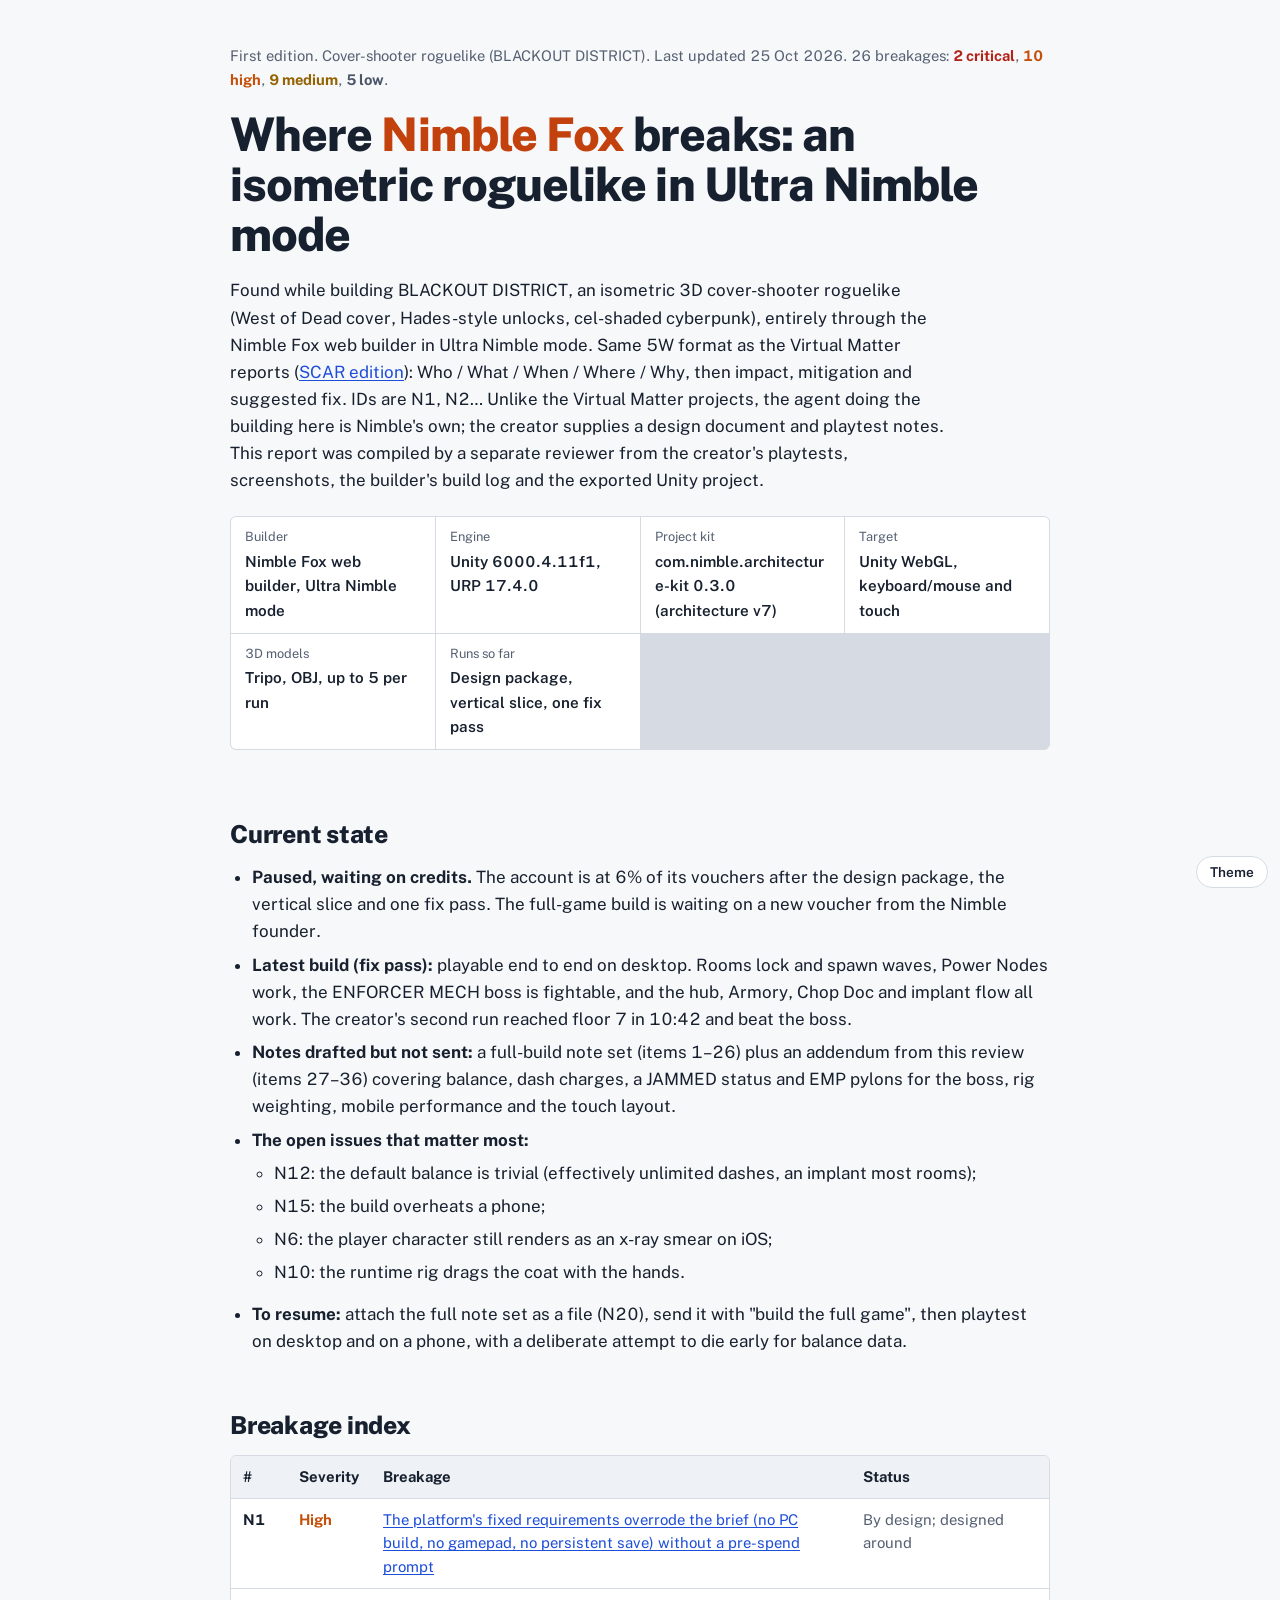
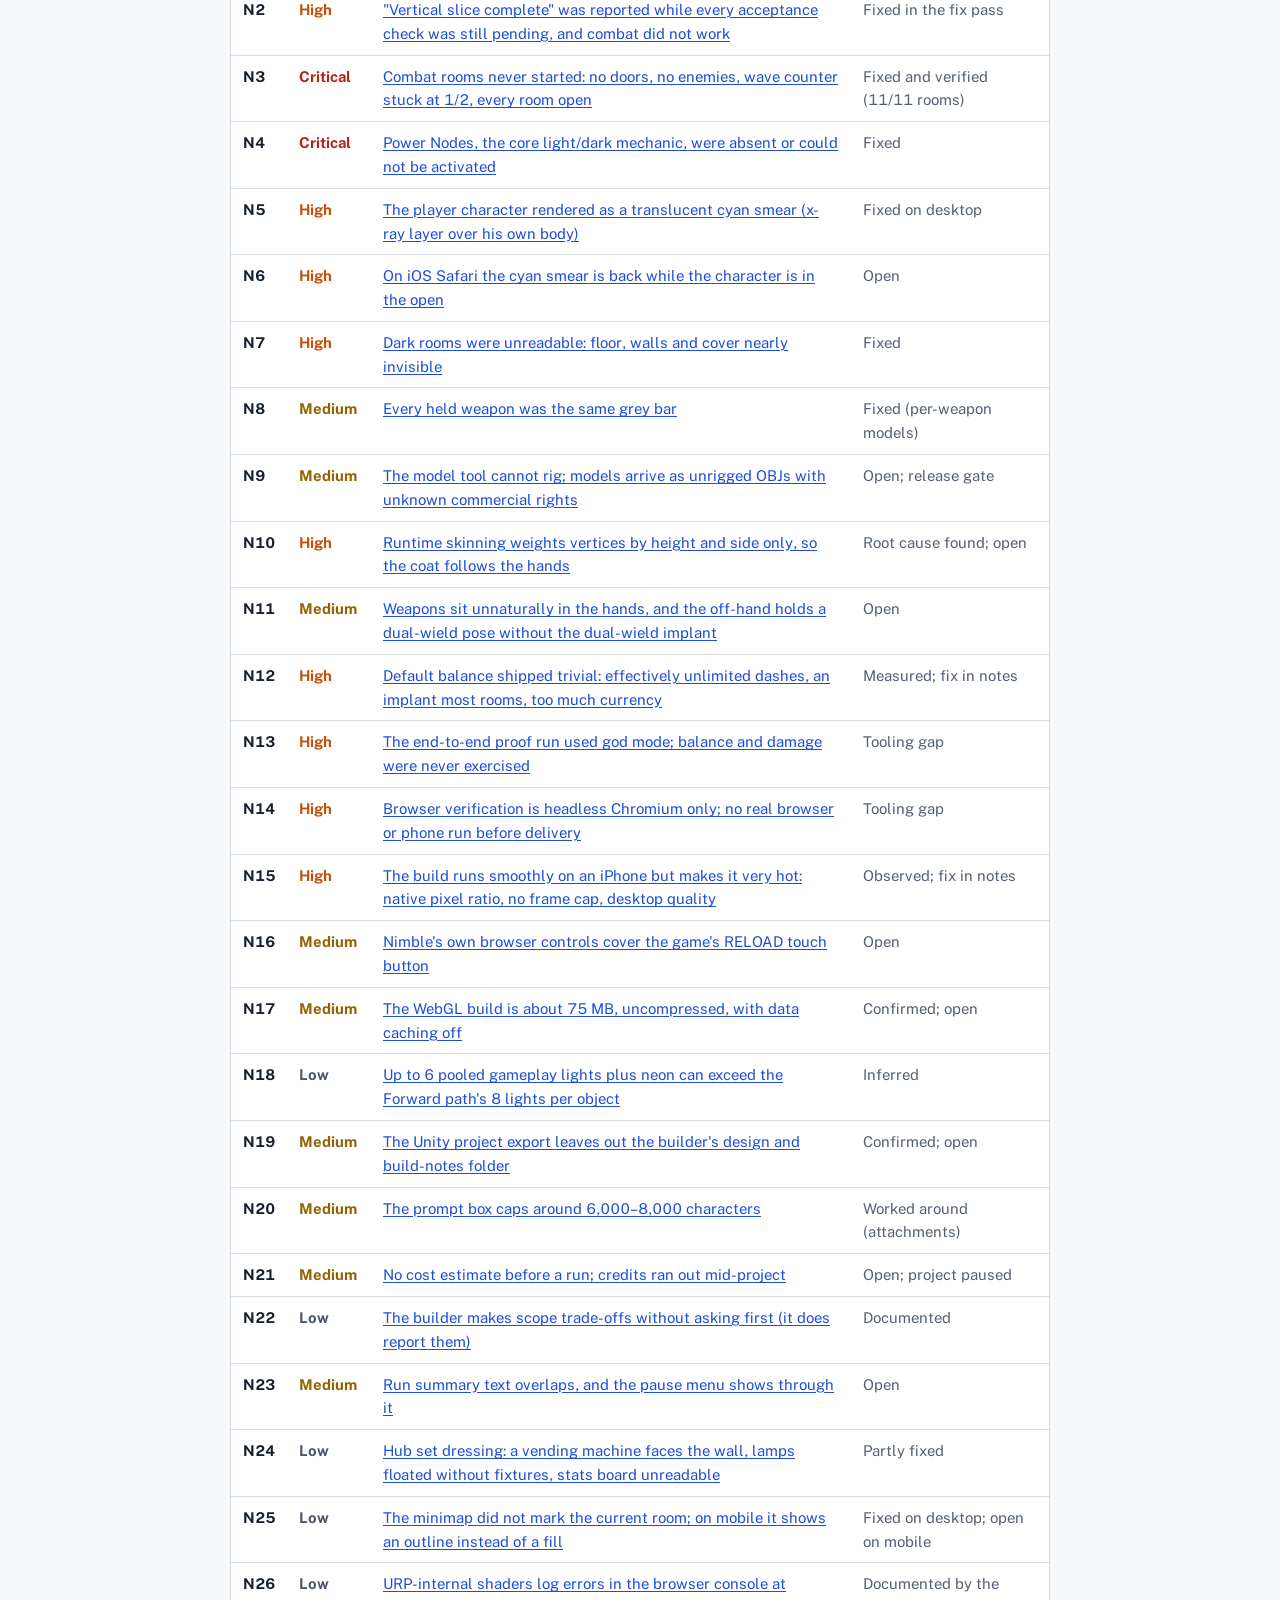
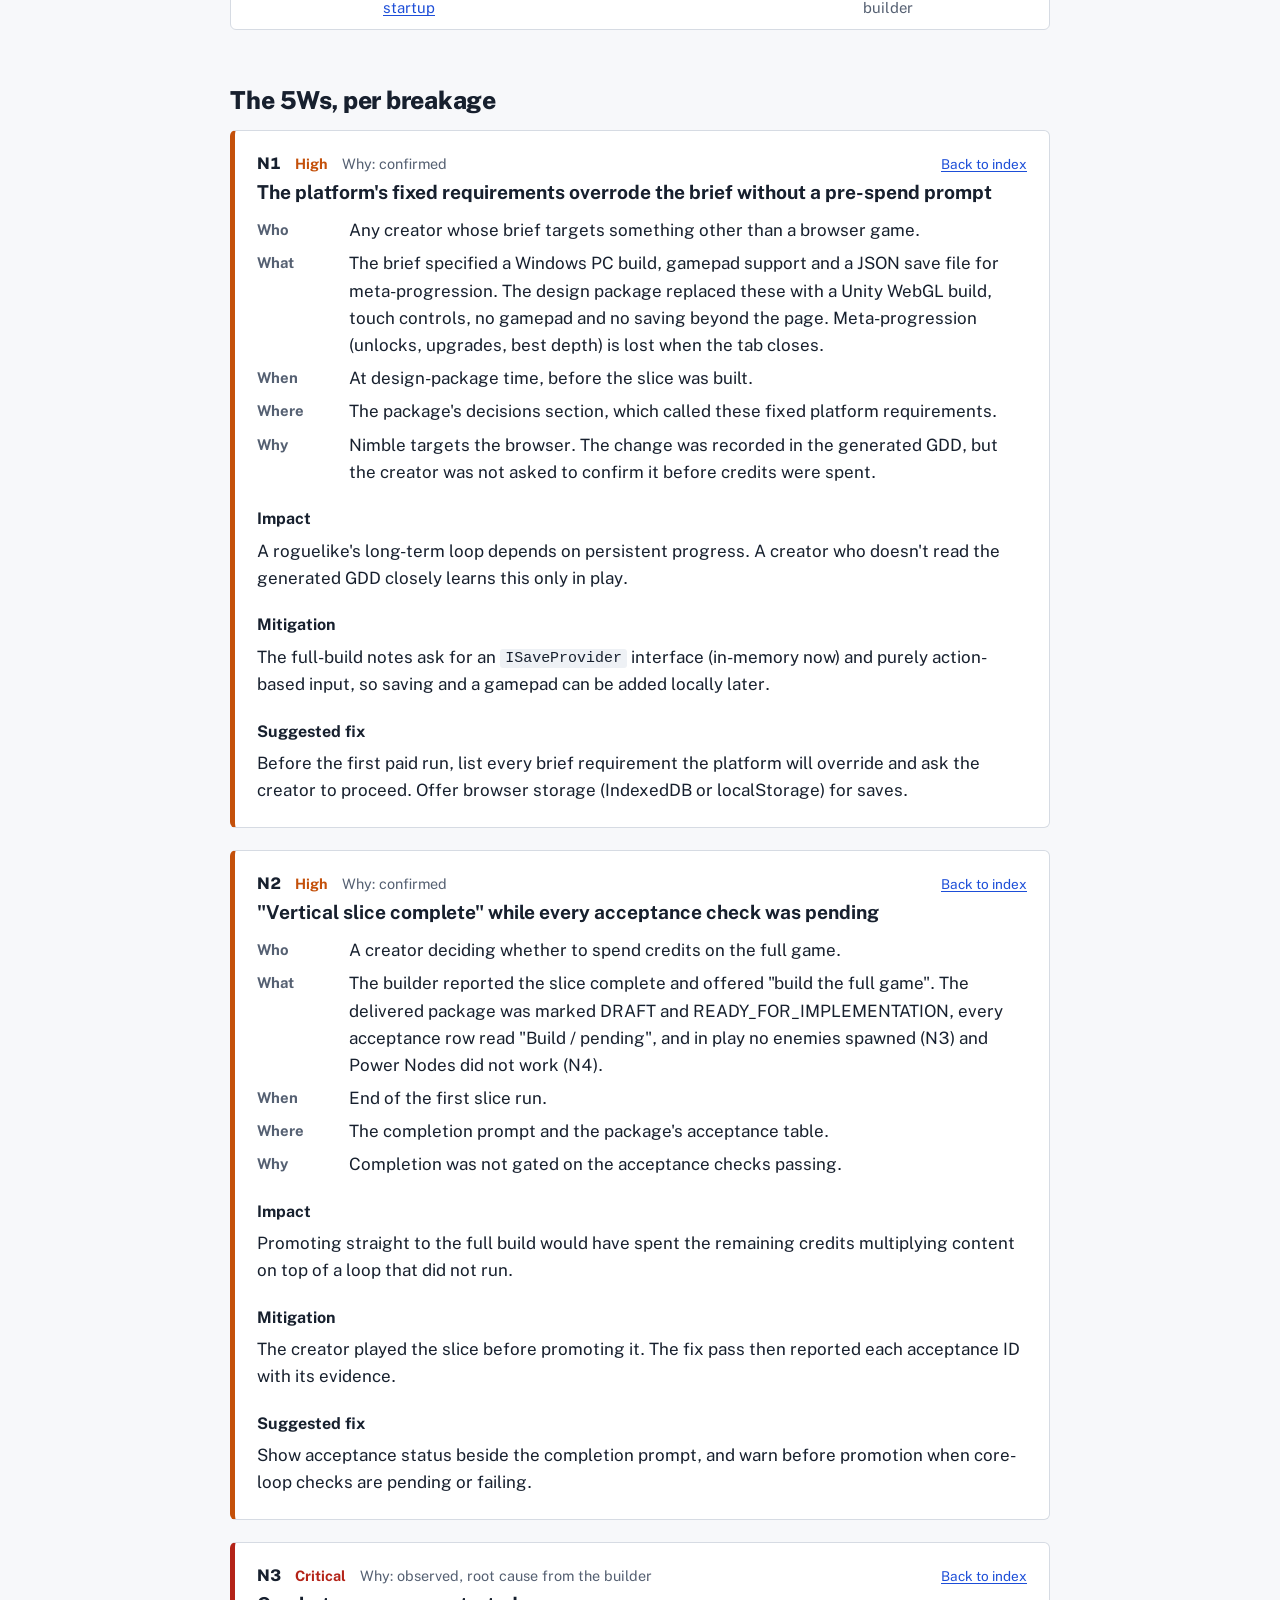
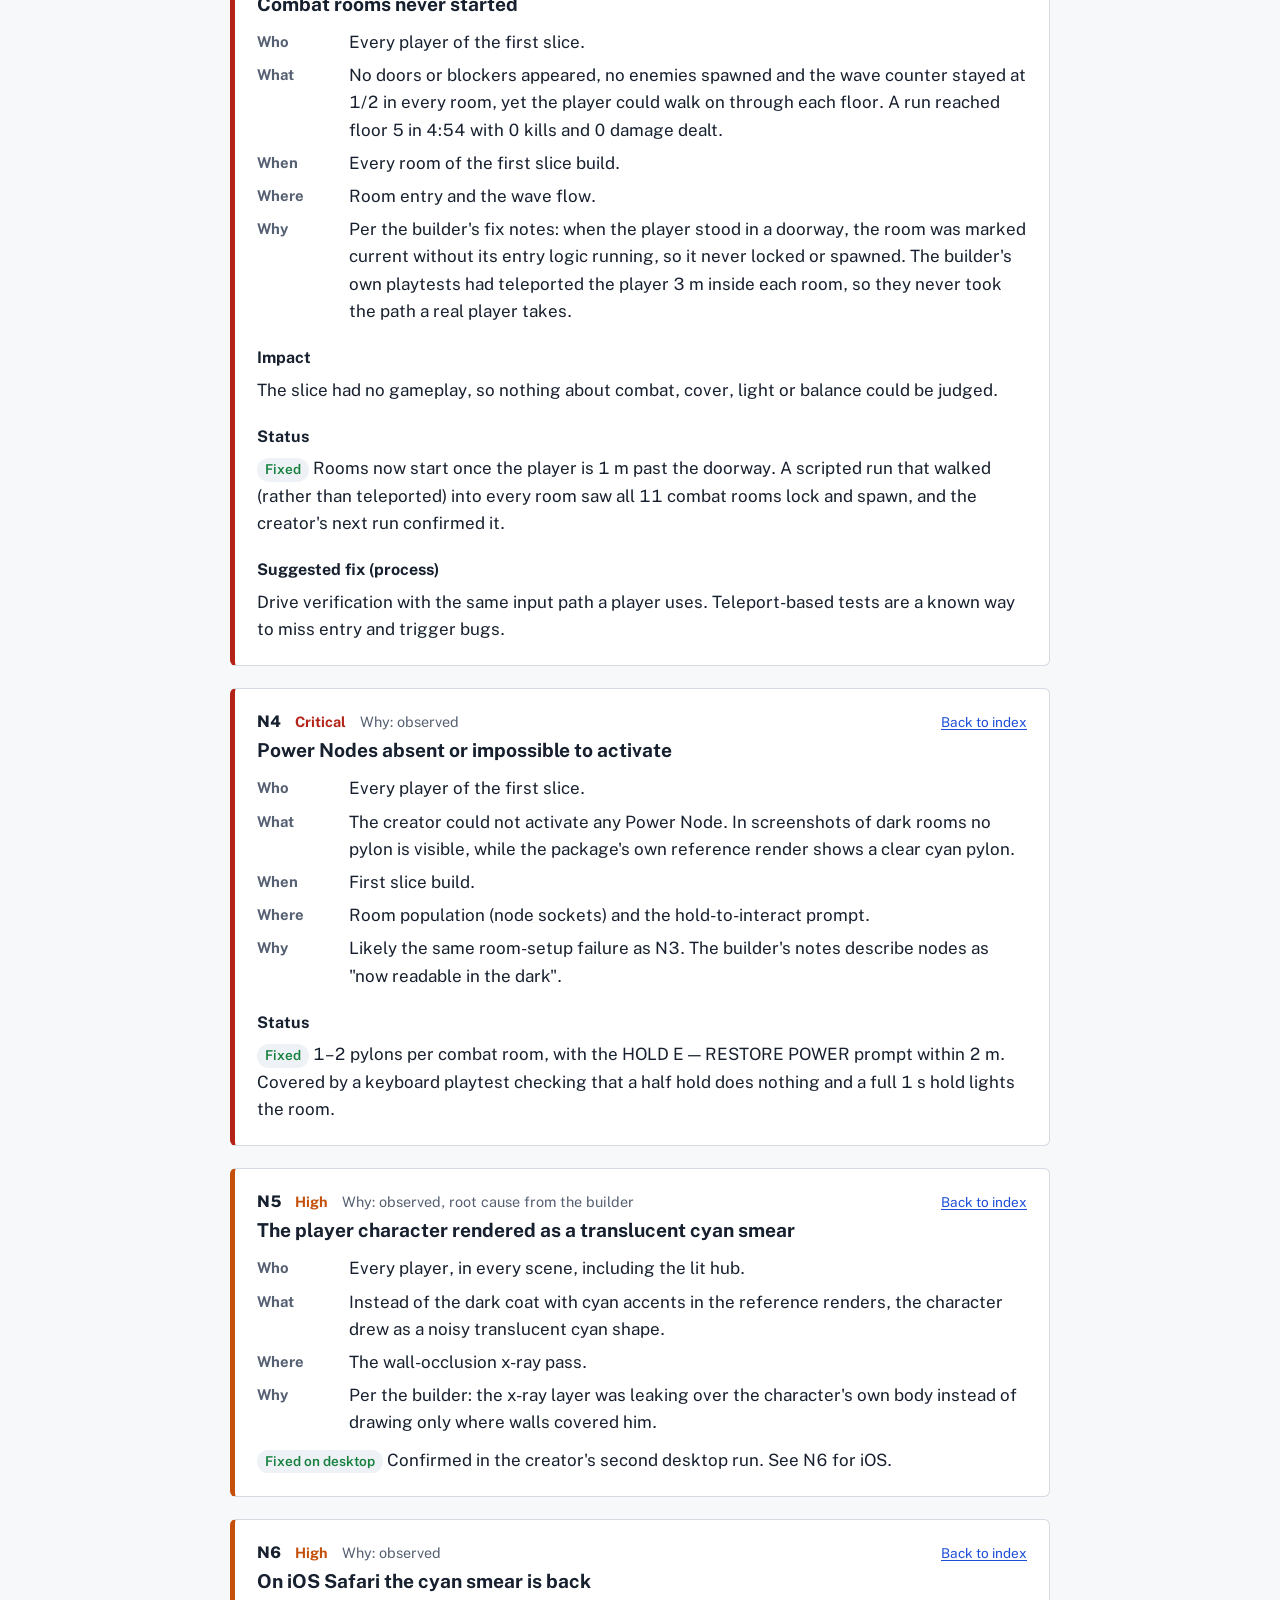
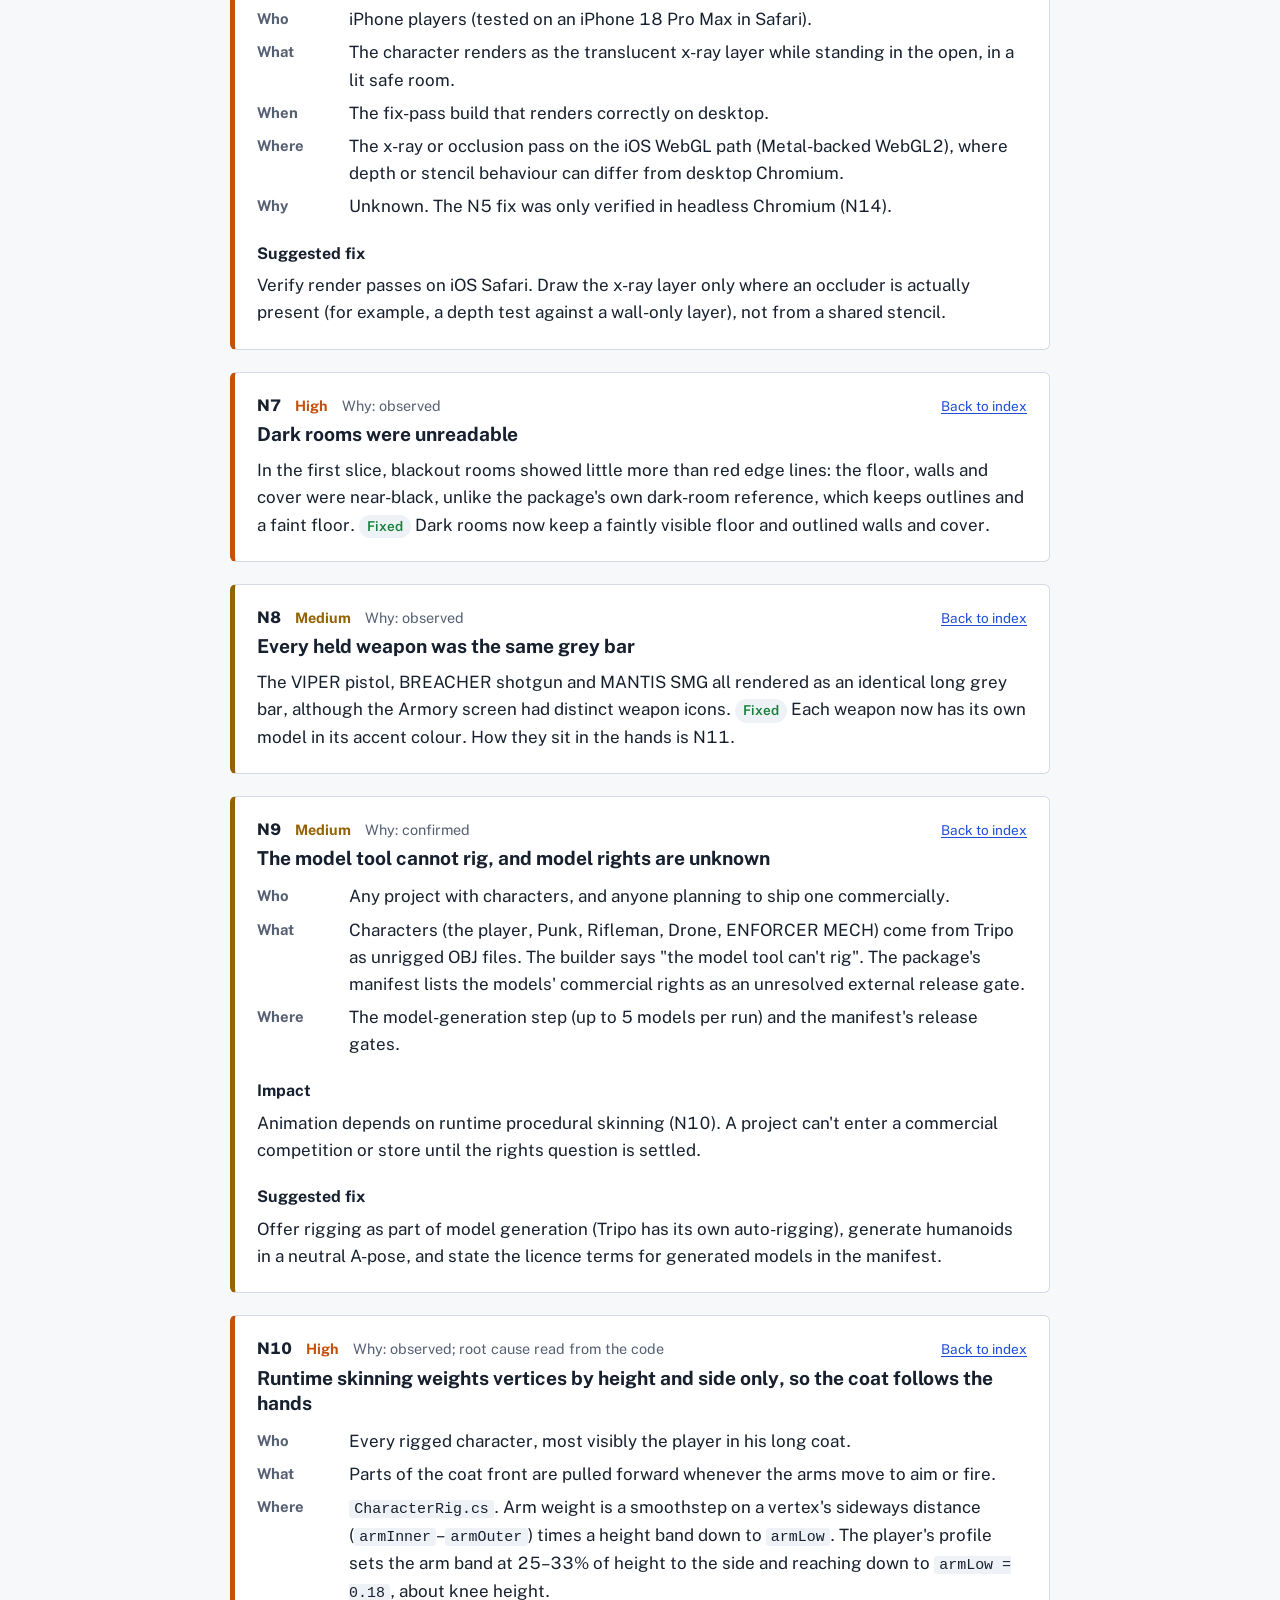
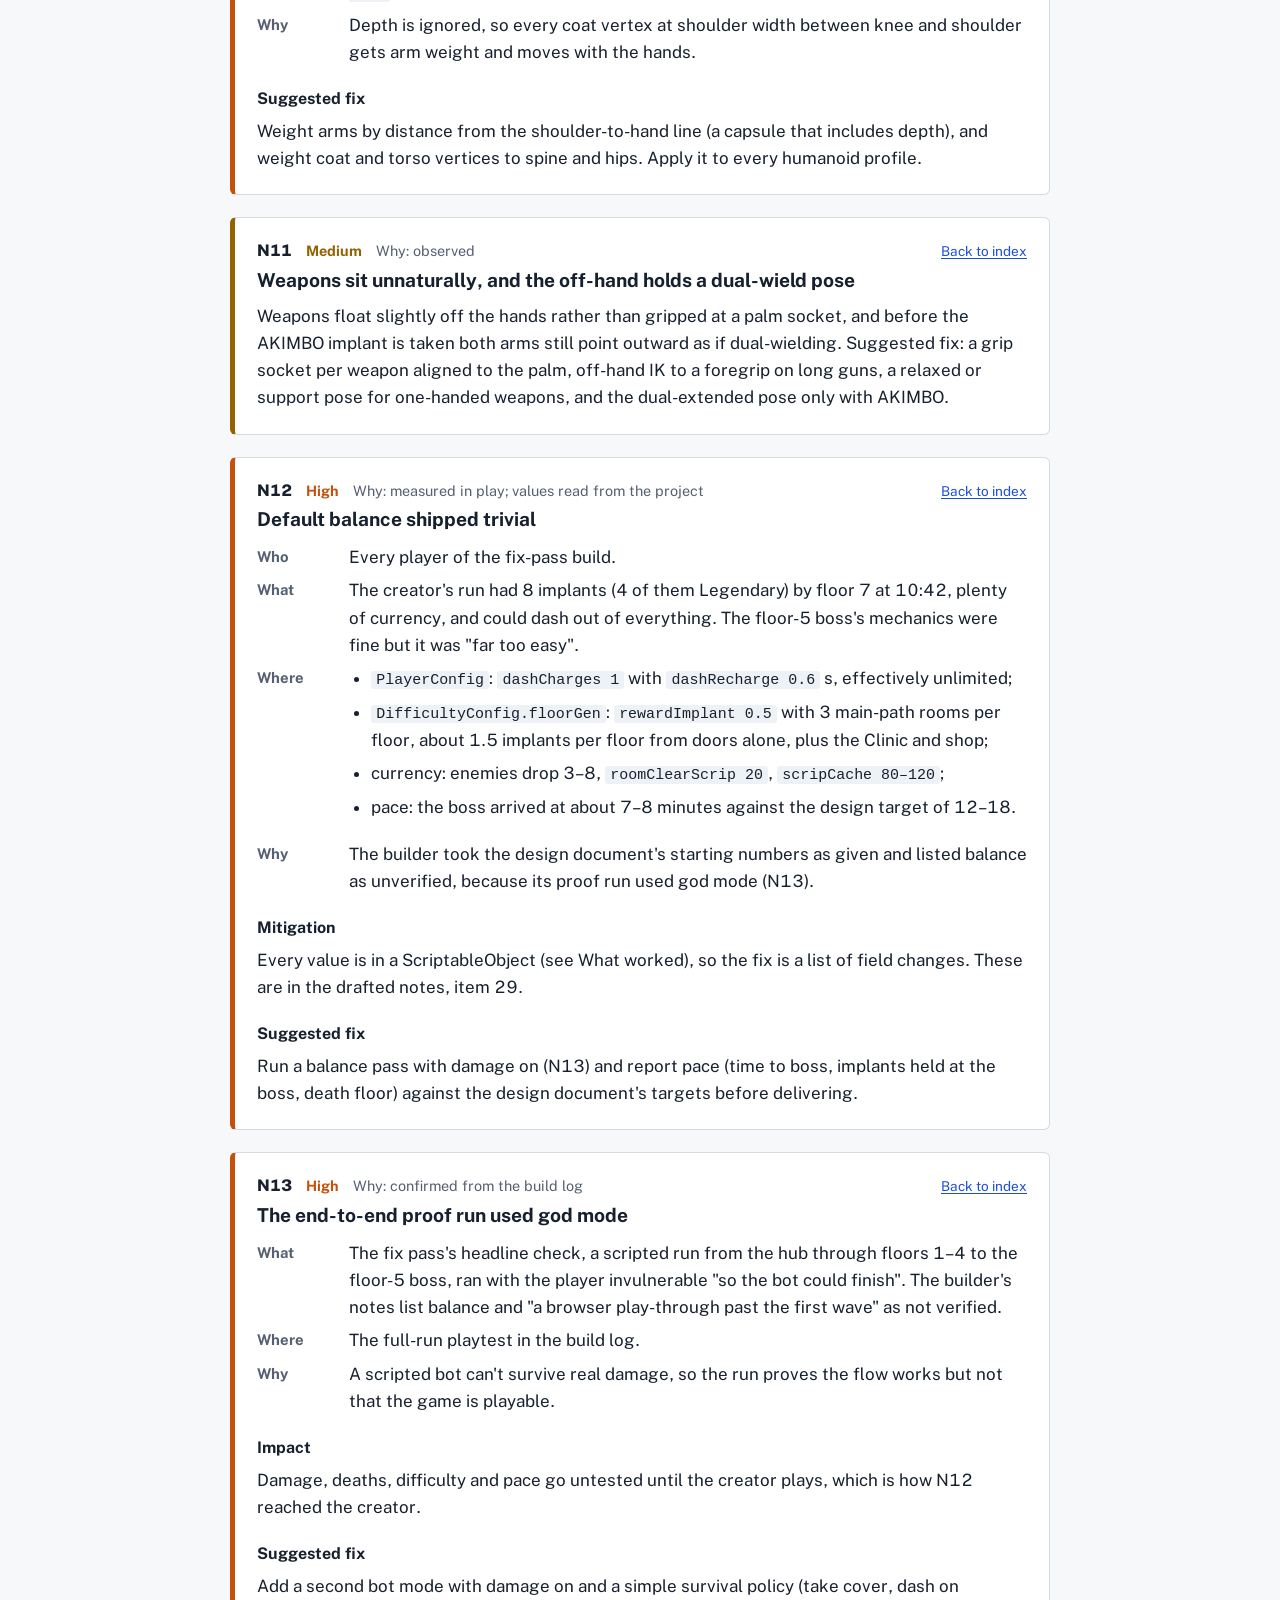
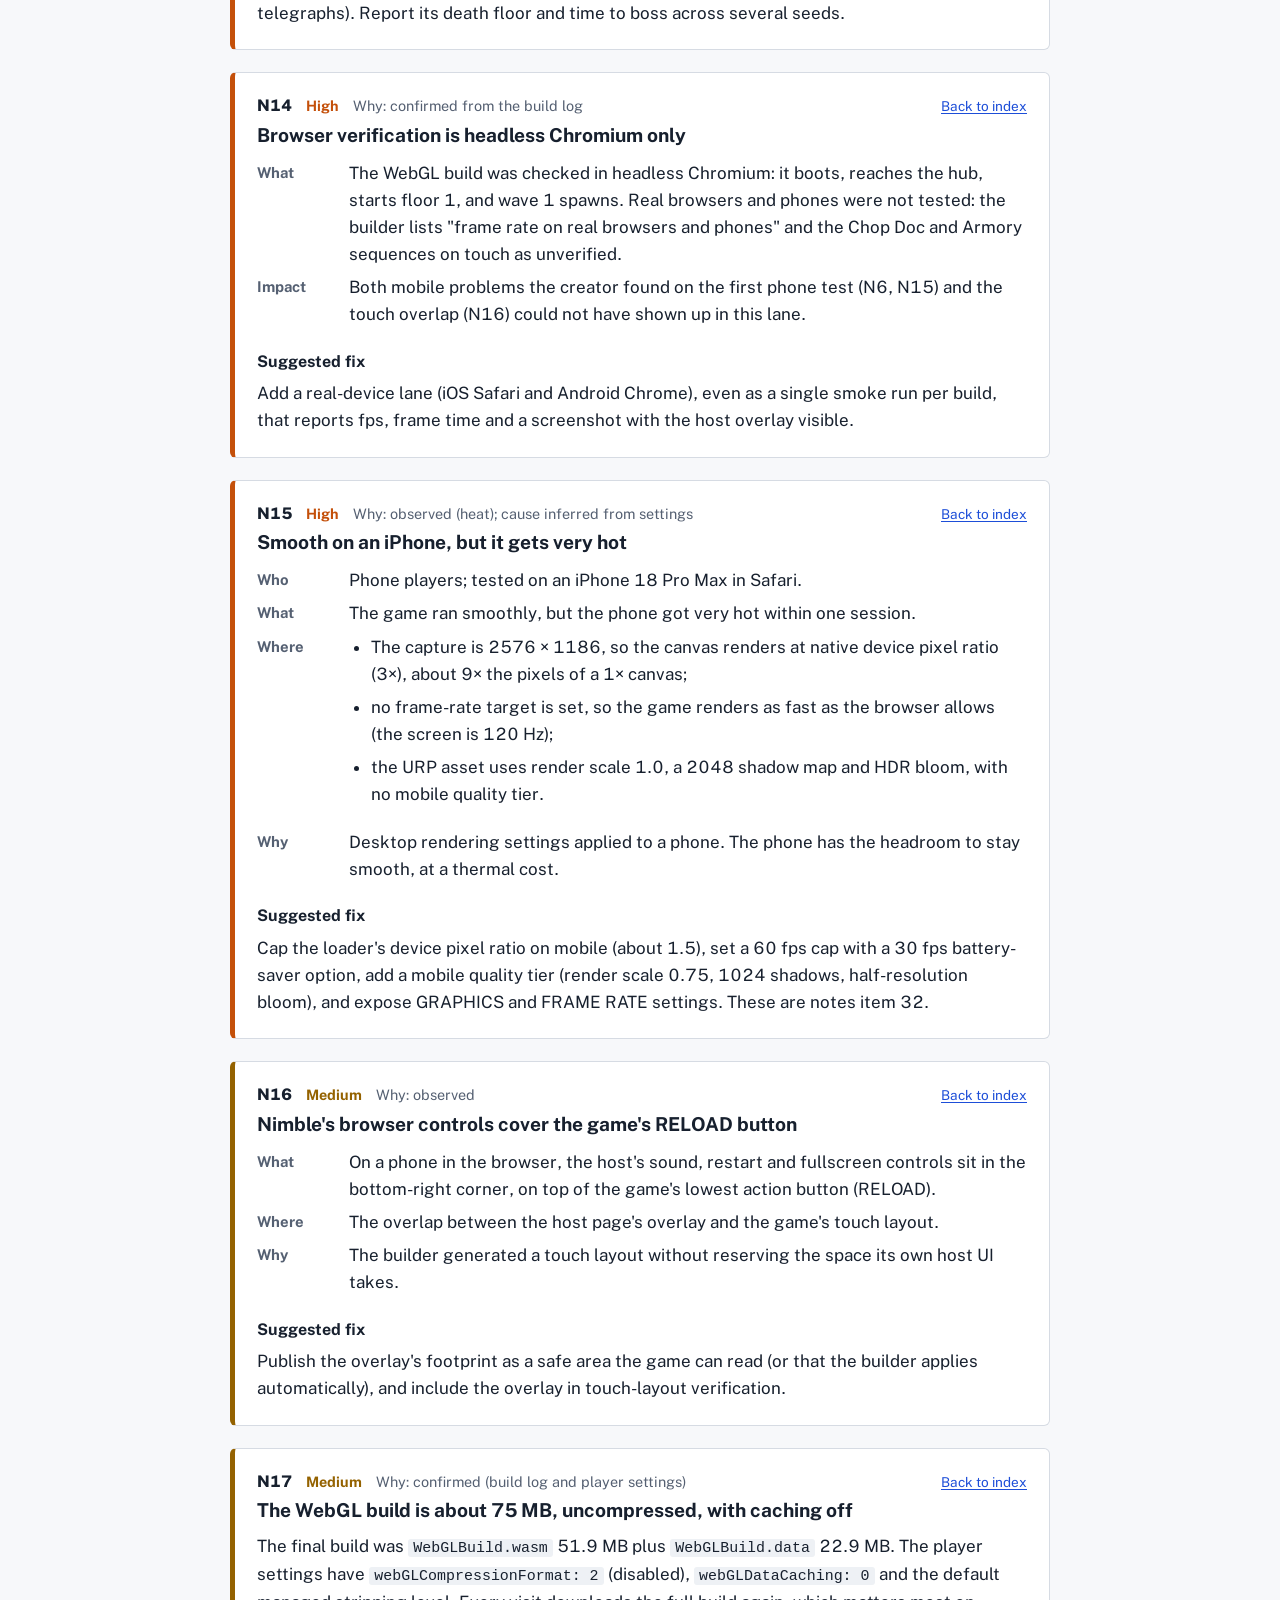
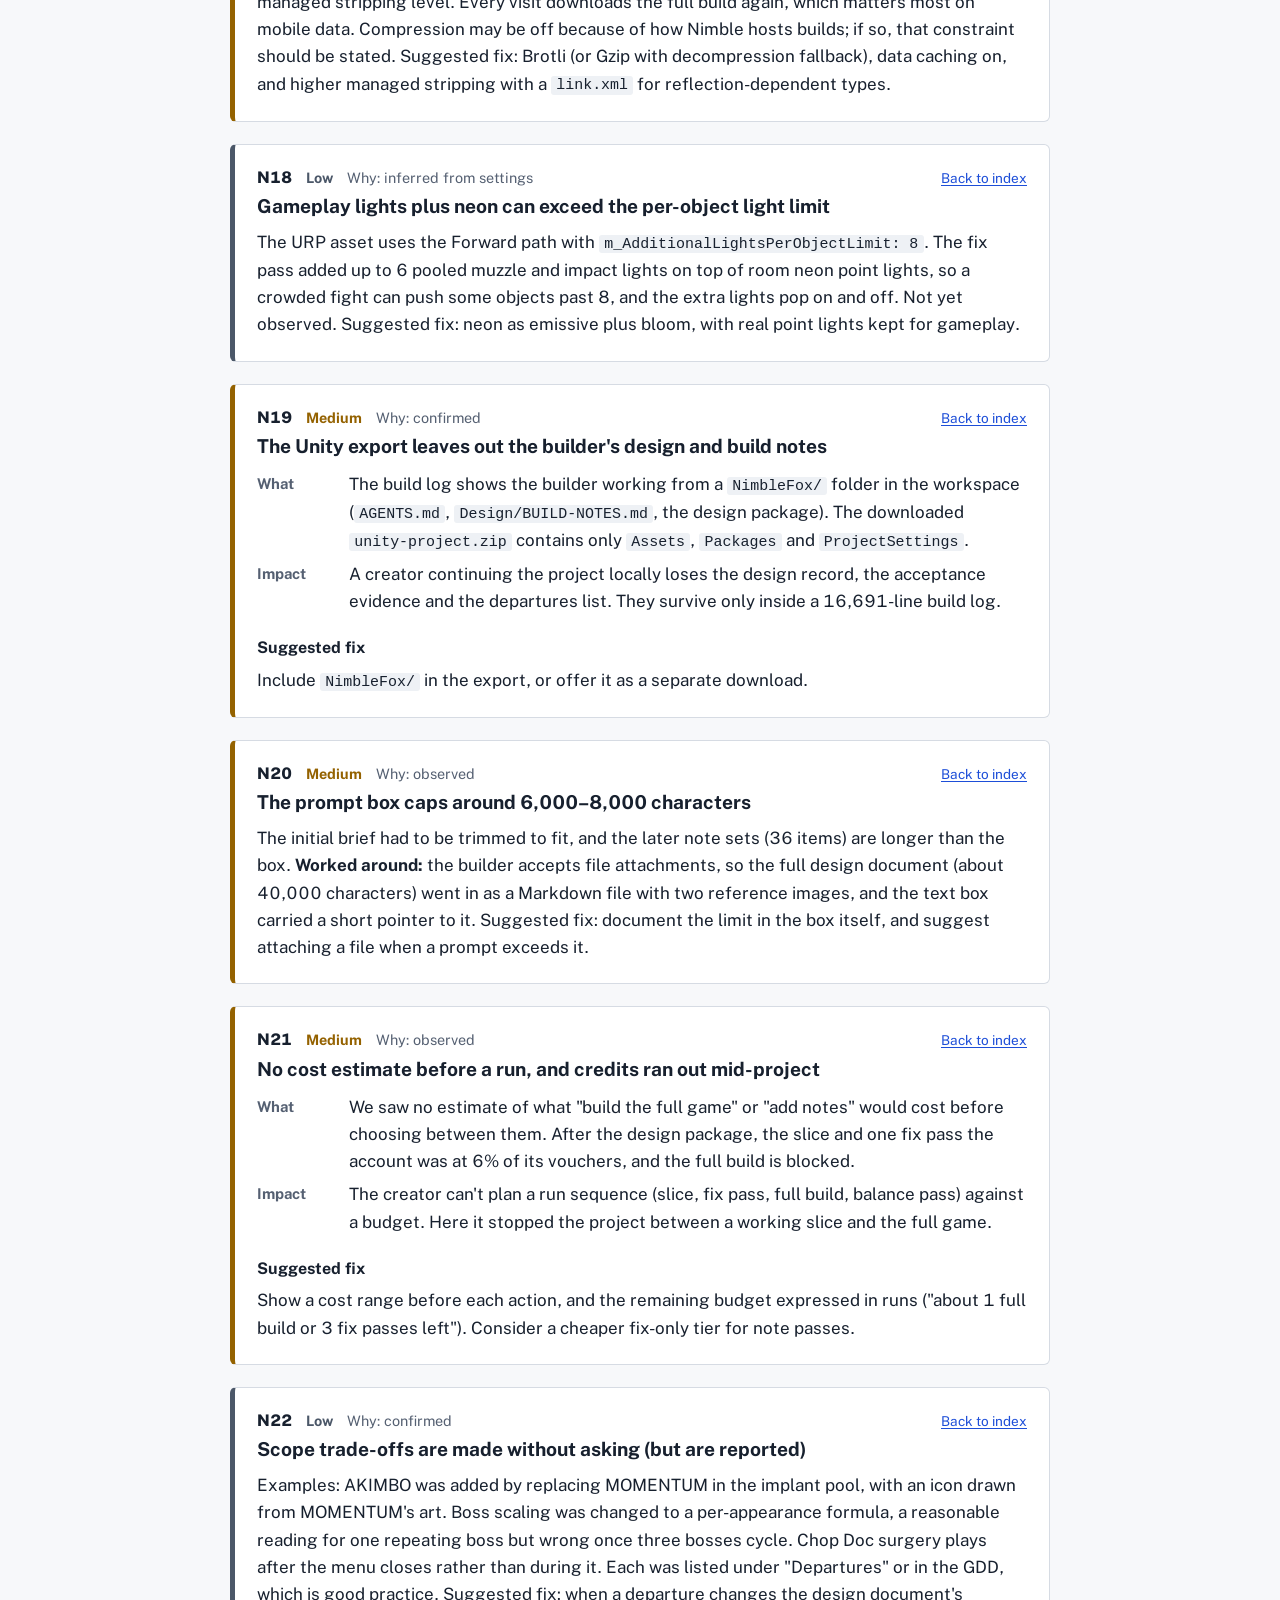
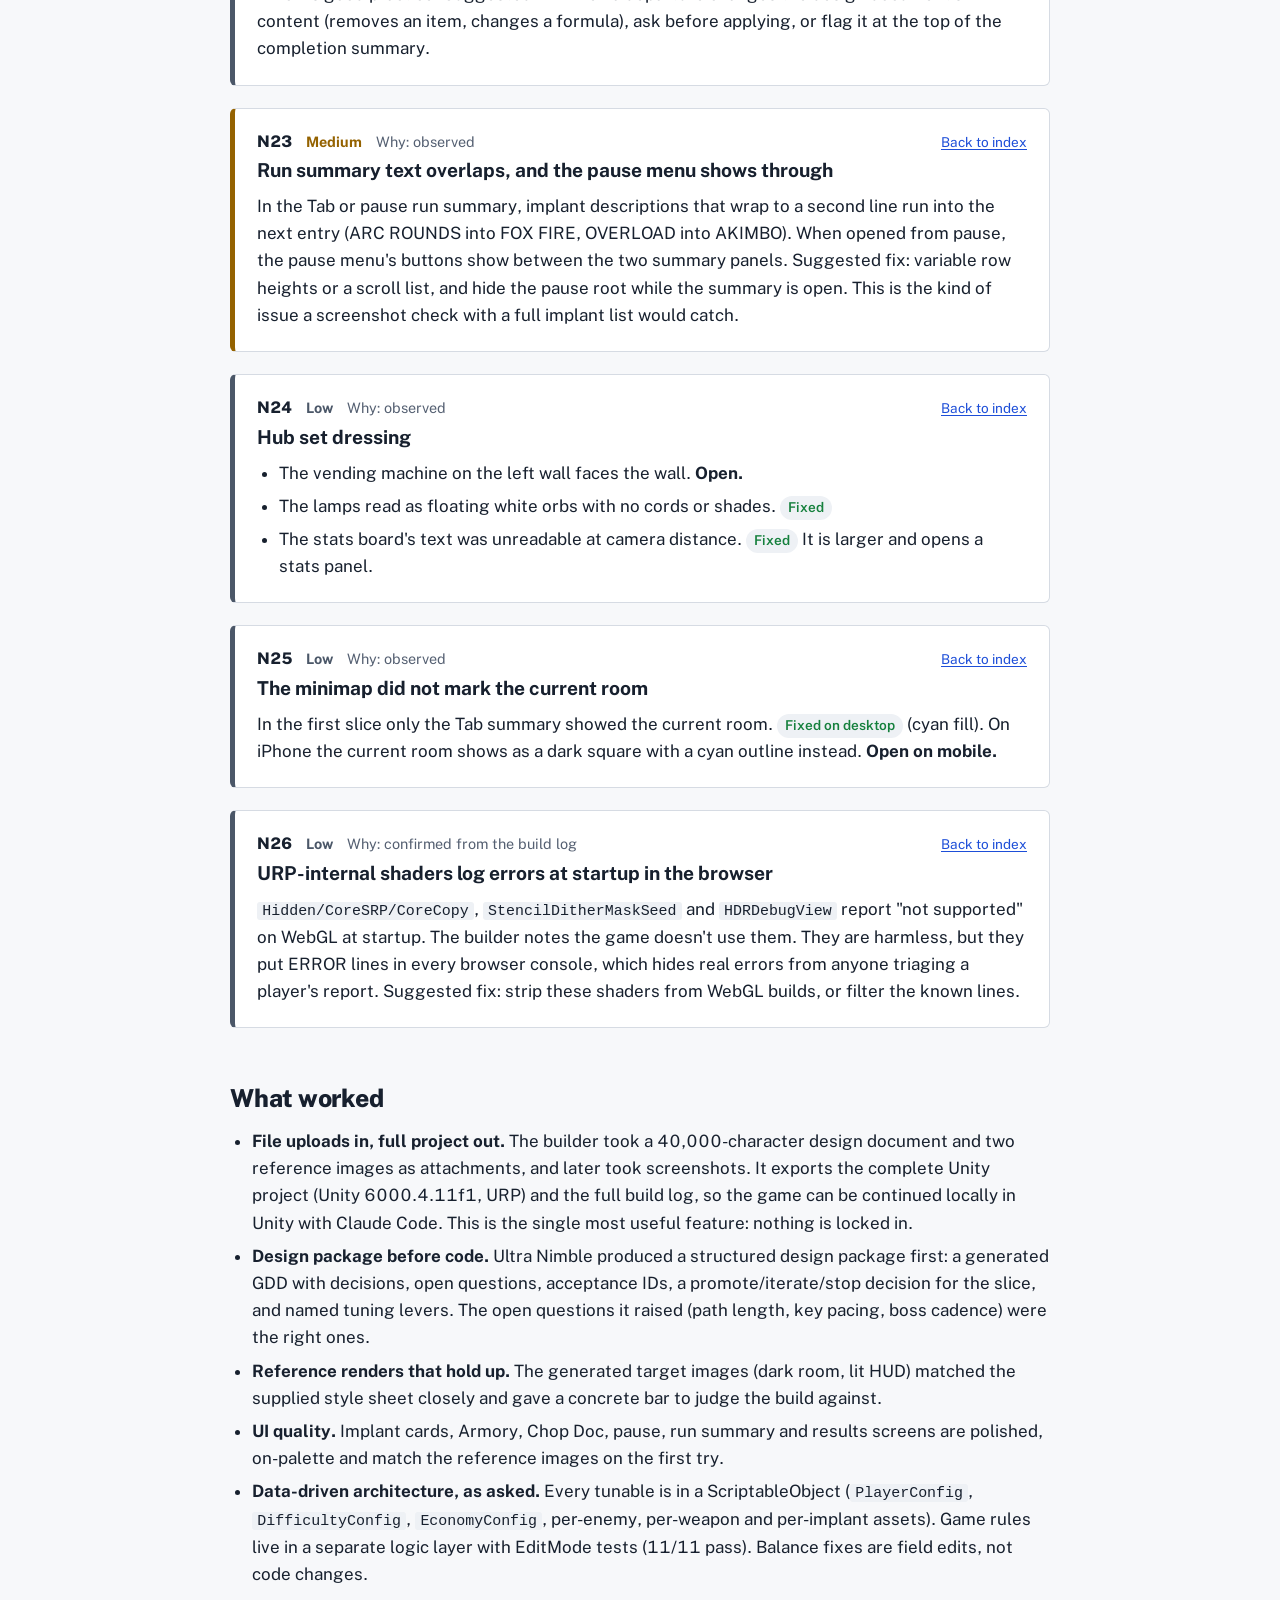
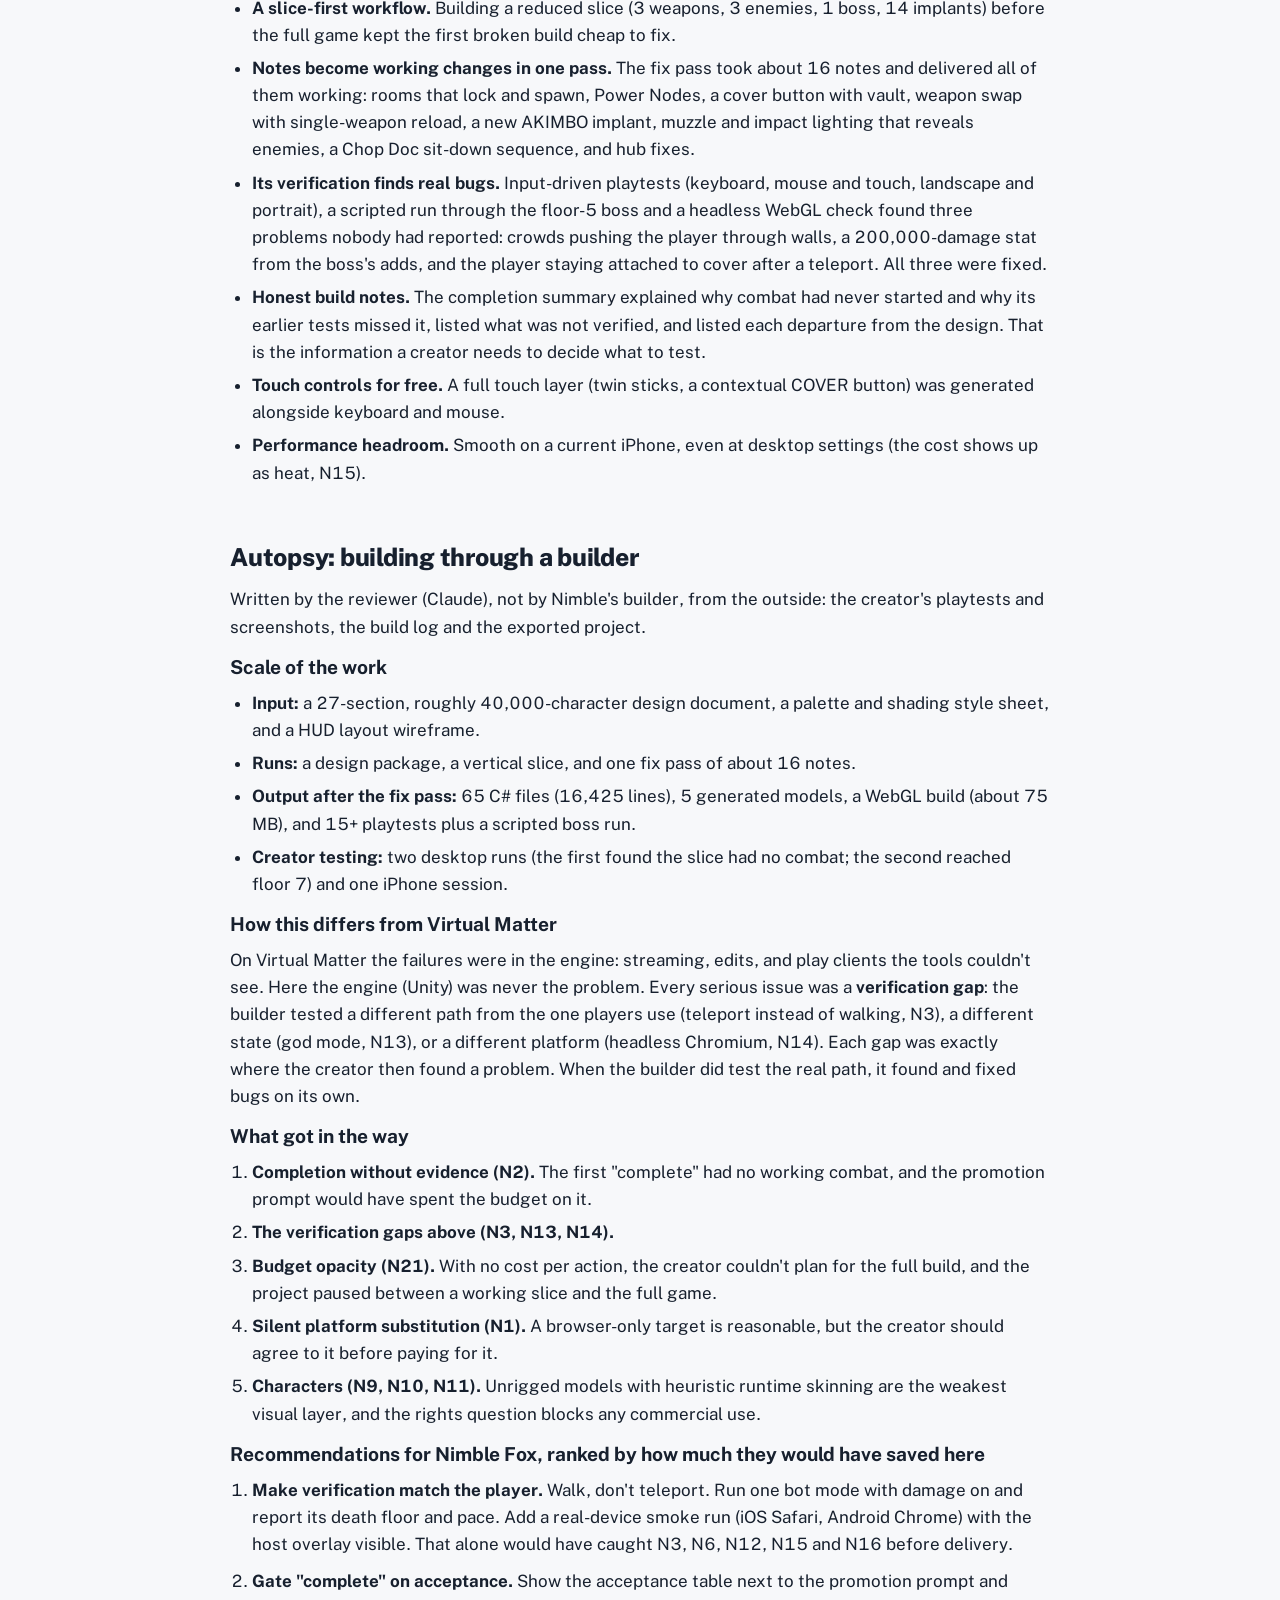
==== archive/2026-10-25-first-edition-handwritten.html @ 30cb69d3 "Nimble Fox breakage report: first edition (N1-N26) and the report pipeline REPORT.md converted from " ====
<!doctype html>
<html lang="en">
<head>
<meta charset="utf-8">
<meta name="viewport" content="width=device-width, initial-scale=1, viewport-fit=cover">
<title>Nimble Fox Breakage Report: Ultra Nimble edition</title>
<link rel="preconnect" href="https://fonts.googleapis.com">
<link rel="preconnect" href="https://fonts.gstatic.com" crossorigin>
<link href="https://fonts.googleapis.com/css2?family=Public+Sans:ital,wght@0,400;0,600;0,700;0,800;1,400&display=swap" rel="stylesheet">
<style>
:root{
  --bg:#F7F8FA; --surface:#FFFFFF; --sunk:#EEF1F5; --ink:#17202E; --muted:#556072; --rule:#D6DBE3;
  --link:#1D4ED8; --fox:#C2410C;
  --crit:#B42318; --high:#C4500A; --med:#946200; --low:#4B5768;
  --ok:#15803D;
  color-scheme:light;
}
@media (prefers-color-scheme:dark){
  :root:not([data-theme="light"]){
    --bg:#10141B; --surface:#171D27; --sunk:#1E2633; --ink:#E6EAF0; --muted:#9AA6B8; --rule:#2C3646;
    --link:#7AA7FF; --fox:#FB8B4B;
    --crit:#FF6B5E; --high:#FF9550; --med:#E7B53C; --low:#A5B1C2; --ok:#4ADE80;
    color-scheme:dark;
  }
}
:root[data-theme="dark"]{
  --bg:#10141B; --surface:#171D27; --sunk:#1E2633; --ink:#E6EAF0; --muted:#9AA6B8; --rule:#2C3646;
  --link:#7AA7FF; --fox:#FB8B4B;
  --crit:#FF6B5E; --high:#FF9550; --med:#E7B53C; --low:#A5B1C2; --ok:#4ADE80;
  color-scheme:dark;
}
:root{box-sizing:border-box;padding-top:env(safe-area-inset-top,0px);padding-bottom:env(safe-area-inset-bottom,0px)}
*,*::before,*::after{box-sizing:inherit}
html{scroll-padding-top:calc(env(safe-area-inset-top,0px) + 16px);-webkit-text-size-adjust:100%}
body{margin:0;background:var(--bg);color:var(--ink);font-family:"Public Sans",system-ui,-apple-system,"Segoe UI",Roboto,sans-serif;font-size:17px;line-height:1.6;font-variant-numeric:tabular-nums}
a{color:var(--link);text-underline-offset:2px}
a:focus-visible,summary:focus-visible{outline:2px solid var(--link);outline-offset:2px;border-radius:2px}
code{font-family:ui-monospace,SFMono-Regular,Menlo,Consolas,monospace;font-size:.88em;background:var(--sunk);padding:.08em .35em;border-radius:3px;overflow-wrap:anywhere}
.wrap{max-width:860px;margin:0 auto;padding:0 20px 80px}
header.top{padding:44px 0 8px}
.edition{color:var(--muted);font-size:.92rem;margin:0 0 18px}
h1{font-size:clamp(2rem,5vw,2.9rem);line-height:1.08;font-weight:800;letter-spacing:-.02em;margin:0 0 18px}
h1 .fox{color:var(--fox)}
h2{font-size:1.55rem;line-height:1.2;font-weight:800;margin:56px 0 14px;letter-spacing:-.01em}
h3{font-size:1.2rem;line-height:1.3;font-weight:700;margin:0 0 10px}
h4{font-size:1rem;font-weight:700;margin:20px 0 6px}
p{margin:0 0 14px}
ul,ol{margin:0 0 14px;padding-left:1.3em}
li{margin:0 0 6px}
li>ul{margin-top:6px}
.lede{font-size:1.06rem;max-width:72ch}
.facts{display:grid;grid-template-columns:repeat(auto-fit,minmax(190px,1fr));gap:1px;background:var(--rule);border:1px solid var(--rule);border-radius:6px;overflow:hidden;margin:22px 0 6px}
.facts div{background:var(--surface);padding:10px 14px}
.facts dt{font-size:.8rem;color:var(--muted);margin:0}
.facts dd{margin:2px 0 0;font-weight:600;font-size:.95rem;overflow-wrap:anywhere}
.tally{display:flex;flex-wrap:wrap;gap:8px 18px;margin:16px 0 0;font-size:.95rem;color:var(--muted)}
.tally b{color:var(--ink)}
.sev{font-weight:700}
.sev.c{color:var(--crit)} .sev.h{color:var(--high)} .sev.m{color:var(--med)} .sev.l{color:var(--low)}
.tablewrap{overflow-x:auto;border:1px solid var(--rule);border-radius:6px;background:var(--surface)}
table{border-collapse:collapse;width:100%;font-size:.93rem}
th,td{text-align:left;vertical-align:top;padding:9px 12px;border-bottom:1px solid var(--rule)}
th{font-weight:700;background:var(--sunk);white-space:nowrap}
tr:last-child td{border-bottom:0}
td.id{font-weight:700;white-space:nowrap}
td.st{color:var(--muted);min-width:150px}
.card{background:var(--surface);border:1px solid var(--rule);border-left:5px solid var(--low);border-radius:6px;padding:20px 22px 8px;margin:0 0 22px}
.card.c{border-left-color:var(--crit)} .card.h{border-left-color:var(--high)} .card.m{border-left-color:var(--med)} .card.l{border-left-color:var(--low)}
.cardhead{display:flex;flex-wrap:wrap;align-items:baseline;gap:6px 14px;margin:0 0 4px;font-size:.9rem}
.cardhead .num{font-weight:800;font-size:1rem}
.cardhead .why{color:var(--muted)}
.cardhead .back{margin-left:auto;font-size:.85rem}
.status{display:inline-block;font-size:.85rem;font-weight:600;padding:1px 8px;border-radius:999px;background:var(--sunk);color:var(--muted)}
.status.fixed{color:var(--ok)}
dl.w{display:grid;grid-template-columns:76px 1fr;gap:6px 16px;margin:12px 0 10px}
dl.w dt{font-weight:700;color:var(--muted);font-size:.93rem;padding-top:1px}
dl.w dd{margin:0}
@media (max-width:560px){dl.w{grid-template-columns:1fr;gap:0}dl.w dt{margin-top:8px}}
.note{background:var(--sunk);border-radius:6px;padding:14px 16px;margin:0 0 16px}
.ranked li{margin-bottom:10px}
footer{color:var(--muted);font-size:.9rem;border-top:1px solid var(--rule);margin-top:56px;padding-top:18px}
.themebtn{position:fixed;right:max(12px,env(safe-area-inset-right,0px));bottom:calc(12px + env(safe-area-inset-bottom,0px));font:600 .85rem "Public Sans",system-ui,sans-serif;background:var(--surface);color:var(--ink);border:1px solid var(--rule);border-radius:999px;padding:7px 13px;cursor:pointer}
@media print{.themebtn,.back{display:none}.card{break-inside:avoid}}
</style>
</head>
<body>
<div class="wrap">

<header class="top">
<p class="edition">First edition. Cover-shooter roguelike (BLACKOUT DISTRICT). Last updated 25 Oct 2026. 26 breakages: <span class="sev c">2 critical</span>, <span class="sev h">10 high</span>, <span class="sev m">9 medium</span>, <span class="sev l">5 low</span>.</p>
<h1>Where <span class="fox">Nimble Fox</span> breaks: an isometric roguelike in Ultra Nimble mode</h1>
<p class="lede">Found while building BLACKOUT DISTRICT, an isometric 3D cover-shooter roguelike (West of Dead cover, Hades-style unlocks, cel-shaded cyberpunk), entirely through the Nimble Fox web builder in Ultra Nimble mode. Same 5W format as the Virtual Matter reports (<a href="https://ohge-games.github.io/virtual-matter-breakage-report/scar/">SCAR edition</a>): Who / What / When / Where / Why, then impact, mitigation and suggested fix. IDs are N1, N2… Unlike the Virtual Matter projects, the agent doing the building here is Nimble's own; the creator supplies a design document and playtest notes. This report was compiled by a separate reviewer from the creator's playtests, screenshots, the builder's build log and the exported Unity project.</p>

<dl class="facts">
  <div><dt>Builder</dt><dd>Nimble Fox web builder, Ultra Nimble mode</dd></div>
  <div><dt>Engine</dt><dd>Unity 6000.4.11f1, URP 17.4.0</dd></div>
  <div><dt>Project kit</dt><dd>com.nimble.architecture-kit 0.3.0 (architecture v7)</dd></div>
  <div><dt>Target</dt><dd>Unity WebGL, keyboard/mouse and touch</dd></div>
  <div><dt>3D models</dt><dd>Tripo, OBJ, up to 5 per run</dd></div>
  <div><dt>Runs so far</dt><dd>Design package, vertical slice, one fix pass</dd></div>
</dl>
</header>

<h2 id="state">Current state</h2>
<ul>
  <li><strong>Paused, waiting on credits.</strong> The account is at 6% of its vouchers after the design package, the vertical slice and one fix pass. The full-game build is waiting on a new voucher from the Nimble founder.</li>
  <li><strong>Latest build (fix pass):</strong> playable end to end on desktop. Rooms lock and spawn waves, Power Nodes work, the ENFORCER MECH boss is fightable, and the hub, Armory, Chop Doc and implant flow all work. The creator's second run reached floor 7 in 10:42 and beat the boss.</li>
  <li><strong>Notes drafted but not sent:</strong> a full-build note set (items 1–26) plus an addendum from this review (items 27–36) covering balance, dash charges, a JAMMED status and EMP pylons for the boss, rig weighting, mobile performance and the touch layout.</li>
  <li><strong>The open issues that matter most:</strong>
    <ul>
      <li>N12: the default balance is trivial (effectively unlimited dashes, an implant most rooms);</li>
      <li>N15: the build overheats a phone;</li>
      <li>N6: the player character still renders as an x-ray smear on iOS;</li>
      <li>N10: the runtime rig drags the coat with the hands.</li>
    </ul>
  </li>
  <li><strong>To resume:</strong> attach the full note set as a file (N20), send it with "build the full game", then playtest on desktop and on a phone, with a deliberate attempt to die early for balance data.</li>
</ul>

<h2 id="index">Breakage index</h2>
<div class="tablewrap">
<table>
<thead><tr><th>#</th><th>Severity</th><th>Breakage</th><th>Status</th></tr></thead>
<tbody>
<tr><td class="id">N1</td><td class="sev h">High</td><td><a href="#n1">The platform's fixed requirements overrode the brief (no PC build, no gamepad, no persistent save) without a pre-spend prompt</a></td><td class="st">By design; designed around</td></tr>
<tr><td class="id">N2</td><td class="sev h">High</td><td><a href="#n2">"Vertical slice complete" was reported while every acceptance check was still pending, and combat did not work</a></td><td class="st">Fixed in the fix pass</td></tr>
<tr><td class="id">N3</td><td class="sev c">Critical</td><td><a href="#n3">Combat rooms never started: no doors, no enemies, wave counter stuck at 1/2, every room open</a></td><td class="st">Fixed and verified (11/11 rooms)</td></tr>
<tr><td class="id">N4</td><td class="sev c">Critical</td><td><a href="#n4">Power Nodes, the core light/dark mechanic, were absent or could not be activated</a></td><td class="st">Fixed</td></tr>
<tr><td class="id">N5</td><td class="sev h">High</td><td><a href="#n5">The player character rendered as a translucent cyan smear (x-ray layer over his own body)</a></td><td class="st">Fixed on desktop</td></tr>
<tr><td class="id">N6</td><td class="sev h">High</td><td><a href="#n6">On iOS Safari the cyan smear is back while the character is in the open</a></td><td class="st">Open</td></tr>
<tr><td class="id">N7</td><td class="sev h">High</td><td><a href="#n7">Dark rooms were unreadable: floor, walls and cover nearly invisible</a></td><td class="st">Fixed</td></tr>
<tr><td class="id">N8</td><td class="sev m">Medium</td><td><a href="#n8">Every held weapon was the same grey bar</a></td><td class="st">Fixed (per-weapon models)</td></tr>
<tr><td class="id">N9</td><td class="sev m">Medium</td><td><a href="#n9">The model tool cannot rig; models arrive as unrigged OBJs with unknown commercial rights</a></td><td class="st">Open; release gate</td></tr>
<tr><td class="id">N10</td><td class="sev h">High</td><td><a href="#n10">Runtime skinning weights vertices by height and side only, so the coat follows the hands</a></td><td class="st">Root cause found; open</td></tr>
<tr><td class="id">N11</td><td class="sev m">Medium</td><td><a href="#n11">Weapons sit unnaturally in the hands, and the off-hand holds a dual-wield pose without the dual-wield implant</a></td><td class="st">Open</td></tr>
<tr><td class="id">N12</td><td class="sev h">High</td><td><a href="#n12">Default balance shipped trivial: effectively unlimited dashes, an implant most rooms, too much currency</a></td><td class="st">Measured; fix in notes</td></tr>
<tr><td class="id">N13</td><td class="sev h">High</td><td><a href="#n13">The end-to-end proof run used god mode; balance and damage were never exercised</a></td><td class="st">Tooling gap</td></tr>
<tr><td class="id">N14</td><td class="sev h">High</td><td><a href="#n14">Browser verification is headless Chromium only; no real browser or phone run before delivery</a></td><td class="st">Tooling gap</td></tr>
<tr><td class="id">N15</td><td class="sev h">High</td><td><a href="#n15">The build runs smoothly on an iPhone but makes it very hot: native pixel ratio, no frame cap, desktop quality</a></td><td class="st">Observed; fix in notes</td></tr>
<tr><td class="id">N16</td><td class="sev m">Medium</td><td><a href="#n16">Nimble's own browser controls cover the game's RELOAD touch button</a></td><td class="st">Open</td></tr>
<tr><td class="id">N17</td><td class="sev m">Medium</td><td><a href="#n17">The WebGL build is about 75 MB, uncompressed, with data caching off</a></td><td class="st">Confirmed; open</td></tr>
<tr><td class="id">N18</td><td class="sev l">Low</td><td><a href="#n18">Up to 6 pooled gameplay lights plus neon can exceed the Forward path's 8 lights per object</a></td><td class="st">Inferred</td></tr>
<tr><td class="id">N19</td><td class="sev m">Medium</td><td><a href="#n19">The Unity project export leaves out the builder's design and build-notes folder</a></td><td class="st">Confirmed; open</td></tr>
<tr><td class="id">N20</td><td class="sev m">Medium</td><td><a href="#n20">The prompt box caps around 6,000–8,000 characters</a></td><td class="st">Worked around (attachments)</td></tr>
<tr><td class="id">N21</td><td class="sev m">Medium</td><td><a href="#n21">No cost estimate before a run; credits ran out mid-project</a></td><td class="st">Open; project paused</td></tr>
<tr><td class="id">N22</td><td class="sev l">Low</td><td><a href="#n22">The builder makes scope trade-offs without asking first (it does report them)</a></td><td class="st">Documented</td></tr>
<tr><td class="id">N23</td><td class="sev m">Medium</td><td><a href="#n23">Run summary text overlaps, and the pause menu shows through it</a></td><td class="st">Open</td></tr>
<tr><td class="id">N24</td><td class="sev l">Low</td><td><a href="#n24">Hub set dressing: a vending machine faces the wall, lamps floated without fixtures, stats board unreadable</a></td><td class="st">Partly fixed</td></tr>
<tr><td class="id">N25</td><td class="sev l">Low</td><td><a href="#n25">The minimap did not mark the current room; on mobile it shows an outline instead of a fill</a></td><td class="st">Fixed on desktop; open on mobile</td></tr>
<tr><td class="id">N26</td><td class="sev l">Low</td><td><a href="#n26">URP-internal shaders log errors in the browser console at startup</a></td><td class="st">Documented by the builder</td></tr>
</tbody>
</table>
</div>

<h2 id="cards">The 5Ws, per breakage</h2>

<article class="card h" id="n1">
<div class="cardhead"><span class="num">N1</span><span class="sev h">High</span><span class="why">Why: confirmed</span><a class="back" href="#index">Back to index</a></div>
<h3>The platform's fixed requirements overrode the brief without a pre-spend prompt</h3>
<dl class="w">
<dt>Who</dt><dd>Any creator whose brief targets something other than a browser game.</dd>
<dt>What</dt><dd>The brief specified a Windows PC build, gamepad support and a JSON save file for meta-progression. The design package replaced these with a Unity WebGL build, touch controls, no gamepad and no saving beyond the page. Meta-progression (unlocks, upgrades, best depth) is lost when the tab closes.</dd>
<dt>When</dt><dd>At design-package time, before the slice was built.</dd>
<dt>Where</dt><dd>The package's decisions section, which called these fixed platform requirements.</dd>
<dt>Why</dt><dd>Nimble targets the browser. The change was recorded in the generated GDD, but the creator was not asked to confirm it before credits were spent.</dd>
</dl>
<h4>Impact</h4>
<p>A roguelike's long-term loop depends on persistent progress. A creator who doesn't read the generated GDD closely learns this only in play.</p>
<h4>Mitigation</h4>
<p>The full-build notes ask for an <code>ISaveProvider</code> interface (in-memory now) and purely action-based input, so saving and a gamepad can be added locally later.</p>
<h4>Suggested fix</h4>
<p>Before the first paid run, list every brief requirement the platform will override and ask the creator to proceed. Offer browser storage (IndexedDB or localStorage) for saves.</p>
</article>

<article class="card h" id="n2">
<div class="cardhead"><span class="num">N2</span><span class="sev h">High</span><span class="why">Why: confirmed</span><a class="back" href="#index">Back to index</a></div>
<h3>"Vertical slice complete" while every acceptance check was pending</h3>
<dl class="w">
<dt>Who</dt><dd>A creator deciding whether to spend credits on the full game.</dd>
<dt>What</dt><dd>The builder reported the slice complete and offered "build the full game". The delivered package was marked DRAFT and READY_FOR_IMPLEMENTATION, every acceptance row read "Build / pending", and in play no enemies spawned (N3) and Power Nodes did not work (N4).</dd>
<dt>When</dt><dd>End of the first slice run.</dd>
<dt>Where</dt><dd>The completion prompt and the package's acceptance table.</dd>
<dt>Why</dt><dd>Completion was not gated on the acceptance checks passing.</dd>
</dl>
<h4>Impact</h4>
<p>Promoting straight to the full build would have spent the remaining credits multiplying content on top of a loop that did not run.</p>
<h4>Mitigation</h4>
<p>The creator played the slice before promoting it. The fix pass then reported each acceptance ID with its evidence.</p>
<h4>Suggested fix</h4>
<p>Show acceptance status beside the completion prompt, and warn before promotion when core-loop checks are pending or failing.</p>
</article>

<article class="card c" id="n3">
<div class="cardhead"><span class="num">N3</span><span class="sev c">Critical</span><span class="why">Why: observed, root cause from the builder</span><a class="back" href="#index">Back to index</a></div>
<h3>Combat rooms never started</h3>
<dl class="w">
<dt>Who</dt><dd>Every player of the first slice.</dd>
<dt>What</dt><dd>No doors or blockers appeared, no enemies spawned and the wave counter stayed at 1/2 in every room, yet the player could walk on through each floor. A run reached floor 5 in 4:54 with 0 kills and 0 damage dealt.</dd>
<dt>When</dt><dd>Every room of the first slice build.</dd>
<dt>Where</dt><dd>Room entry and the wave flow.</dd>
<dt>Why</dt><dd>Per the builder's fix notes: when the player stood in a doorway, the room was marked current without its entry logic running, so it never locked or spawned. The builder's own playtests had teleported the player 3 m inside each room, so they never took the path a real player takes.</dd>
</dl>
<h4>Impact</h4>
<p>The slice had no gameplay, so nothing about combat, cover, light or balance could be judged.</p>
<h4>Status</h4>
<p><span class="status fixed">Fixed</span> Rooms now start once the player is 1 m past the doorway. A scripted run that walked (rather than teleported) into every room saw all 11 combat rooms lock and spawn, and the creator's next run confirmed it.</p>
<h4>Suggested fix (process)</h4>
<p>Drive verification with the same input path a player uses. Teleport-based tests are a known way to miss entry and trigger bugs.</p>
</article>

<article class="card c" id="n4">
<div class="cardhead"><span class="num">N4</span><span class="sev c">Critical</span><span class="why">Why: observed</span><a class="back" href="#index">Back to index</a></div>
<h3>Power Nodes absent or impossible to activate</h3>
<dl class="w">
<dt>Who</dt><dd>Every player of the first slice.</dd>
<dt>What</dt><dd>The creator could not activate any Power Node. In screenshots of dark rooms no pylon is visible, while the package's own reference render shows a clear cyan pylon.</dd>
<dt>When</dt><dd>First slice build.</dd>
<dt>Where</dt><dd>Room population (node sockets) and the hold-to-interact prompt.</dd>
<dt>Why</dt><dd>Likely the same room-setup failure as N3. The builder's notes describe nodes as "now readable in the dark".</dd>
</dl>
<h4>Status</h4>
<p><span class="status fixed">Fixed</span> 1–2 pylons per combat room, with the HOLD E — RESTORE POWER prompt within 2 m. Covered by a keyboard playtest checking that a half hold does nothing and a full 1 s hold lights the room.</p>
</article>

<article class="card h" id="n5">
<div class="cardhead"><span class="num">N5</span><span class="sev h">High</span><span class="why">Why: observed, root cause from the builder</span><a class="back" href="#index">Back to index</a></div>
<h3>The player character rendered as a translucent cyan smear</h3>
<dl class="w">
<dt>Who</dt><dd>Every player, in every scene, including the lit hub.</dd>
<dt>What</dt><dd>Instead of the dark coat with cyan accents in the reference renders, the character drew as a noisy translucent cyan shape.</dd>
<dt>Where</dt><dd>The wall-occlusion x-ray pass.</dd>
<dt>Why</dt><dd>Per the builder: the x-ray layer was leaking over the character's own body instead of drawing only where walls covered him.</dd>
</dl>
<p><span class="status fixed">Fixed on desktop</span> Confirmed in the creator's second desktop run. See N6 for iOS.</p>
</article>

<article class="card h" id="n6">
<div class="cardhead"><span class="num">N6</span><span class="sev h">High</span><span class="why">Why: observed</span><a class="back" href="#index">Back to index</a></div>
<h3>On iOS Safari the cyan smear is back</h3>
<dl class="w">
<dt>Who</dt><dd>iPhone players (tested on an iPhone 18 Pro Max in Safari).</dd>
<dt>What</dt><dd>The character renders as the translucent x-ray layer while standing in the open, in a lit safe room.</dd>
<dt>When</dt><dd>The fix-pass build that renders correctly on desktop.</dd>
<dt>Where</dt><dd>The x-ray or occlusion pass on the iOS WebGL path (Metal-backed WebGL2), where depth or stencil behaviour can differ from desktop Chromium.</dd>
<dt>Why</dt><dd>Unknown. The N5 fix was only verified in headless Chromium (N14).</dd>
</dl>
<h4>Suggested fix</h4>
<p>Verify render passes on iOS Safari. Draw the x-ray layer only where an occluder is actually present (for example, a depth test against a wall-only layer), not from a shared stencil.</p>
</article>

<article class="card h" id="n7">
<div class="cardhead"><span class="num">N7</span><span class="sev h">High</span><span class="why">Why: observed</span><a class="back" href="#index">Back to index</a></div>
<h3>Dark rooms were unreadable</h3>
<p>In the first slice, blackout rooms showed little more than red edge lines: the floor, walls and cover were near-black, unlike the package's own dark-room reference, which keeps outlines and a faint floor. <span class="status fixed">Fixed</span> Dark rooms now keep a faintly visible floor and outlined walls and cover.</p>
</article>

<article class="card m" id="n8">
<div class="cardhead"><span class="num">N8</span><span class="sev m">Medium</span><span class="why">Why: observed</span><a class="back" href="#index">Back to index</a></div>
<h3>Every held weapon was the same grey bar</h3>
<p>The VIPER pistol, BREACHER shotgun and MANTIS SMG all rendered as an identical long grey bar, although the Armory screen had distinct weapon icons. <span class="status fixed">Fixed</span> Each weapon now has its own model in its accent colour. How they sit in the hands is N11.</p>
</article>

<article class="card m" id="n9">
<div class="cardhead"><span class="num">N9</span><span class="sev m">Medium</span><span class="why">Why: confirmed</span><a class="back" href="#index">Back to index</a></div>
<h3>The model tool cannot rig, and model rights are unknown</h3>
<dl class="w">
<dt>Who</dt><dd>Any project with characters, and anyone planning to ship one commercially.</dd>
<dt>What</dt><dd>Characters (the player, Punk, Rifleman, Drone, ENFORCER MECH) come from Tripo as unrigged OBJ files. The builder says "the model tool can't rig". The package's manifest lists the models' commercial rights as an unresolved external release gate.</dd>
<dt>Where</dt><dd>The model-generation step (up to 5 models per run) and the manifest's release gates.</dd>
</dl>
<h4>Impact</h4>
<p>Animation depends on runtime procedural skinning (N10). A project can't enter a commercial competition or store until the rights question is settled.</p>
<h4>Suggested fix</h4>
<p>Offer rigging as part of model generation (Tripo has its own auto-rigging), generate humanoids in a neutral A-pose, and state the licence terms for generated models in the manifest.</p>
</article>

<article class="card h" id="n10">
<div class="cardhead"><span class="num">N10</span><span class="sev h">High</span><span class="why">Why: observed; root cause read from the code</span><a class="back" href="#index">Back to index</a></div>
<h3>Runtime skinning weights vertices by height and side only, so the coat follows the hands</h3>
<dl class="w">
<dt>Who</dt><dd>Every rigged character, most visibly the player in his long coat.</dd>
<dt>What</dt><dd>Parts of the coat front are pulled forward whenever the arms move to aim or fire.</dd>
<dt>Where</dt><dd><code>CharacterRig.cs</code>. Arm weight is a smoothstep on a vertex's sideways distance (<code>armInner</code>–<code>armOuter</code>) times a height band down to <code>armLow</code>. The player's profile sets the arm band at 25–33% of height to the side and reaching down to <code>armLow = 0.18</code>, about knee height.</dd>
<dt>Why</dt><dd>Depth is ignored, so every coat vertex at shoulder width between knee and shoulder gets arm weight and moves with the hands.</dd>
</dl>
<h4>Suggested fix</h4>
<p>Weight arms by distance from the shoulder-to-hand line (a capsule that includes depth), and weight coat and torso vertices to spine and hips. Apply it to every humanoid profile.</p>
</article>

<article class="card m" id="n11">
<div class="cardhead"><span class="num">N11</span><span class="sev m">Medium</span><span class="why">Why: observed</span><a class="back" href="#index">Back to index</a></div>
<h3>Weapons sit unnaturally, and the off-hand holds a dual-wield pose</h3>
<p>Weapons float slightly off the hands rather than gripped at a palm socket, and before the AKIMBO implant is taken both arms still point outward as if dual-wielding. Suggested fix: a grip socket per weapon aligned to the palm, off-hand IK to a foregrip on long guns, a relaxed or support pose for one-handed weapons, and the dual-extended pose only with AKIMBO.</p>
</article>

<article class="card h" id="n12">
<div class="cardhead"><span class="num">N12</span><span class="sev h">High</span><span class="why">Why: measured in play; values read from the project</span><a class="back" href="#index">Back to index</a></div>
<h3>Default balance shipped trivial</h3>
<dl class="w">
<dt>Who</dt><dd>Every player of the fix-pass build.</dd>
<dt>What</dt><dd>The creator's run had 8 implants (4 of them Legendary) by floor 7 at 10:42, plenty of currency, and could dash out of everything. The floor-5 boss's mechanics were fine but it was "far too easy".</dd>
<dt>Where</dt><dd>
  <ul>
    <li><code>PlayerConfig</code>: <code>dashCharges 1</code> with <code>dashRecharge 0.6</code> s, effectively unlimited;</li>
    <li><code>DifficultyConfig.floorGen</code>: <code>rewardImplant 0.5</code> with 3 main-path rooms per floor, about 1.5 implants per floor from doors alone, plus the Clinic and shop;</li>
    <li>currency: enemies drop 3–8, <code>roomClearScrip 20</code>, <code>scripCache 80–120</code>;</li>
    <li>pace: the boss arrived at about 7–8 minutes against the design target of 12–18.</li>
  </ul>
</dd>
<dt>Why</dt><dd>The builder took the design document's starting numbers as given and listed balance as unverified, because its proof run used god mode (N13).</dd>
</dl>
<h4>Mitigation</h4>
<p>Every value is in a ScriptableObject (see What worked), so the fix is a list of field changes. These are in the drafted notes, item 29.</p>
<h4>Suggested fix</h4>
<p>Run a balance pass with damage on (N13) and report pace (time to boss, implants held at the boss, death floor) against the design document's targets before delivering.</p>
</article>

<article class="card h" id="n13">
<div class="cardhead"><span class="num">N13</span><span class="sev h">High</span><span class="why">Why: confirmed from the build log</span><a class="back" href="#index">Back to index</a></div>
<h3>The end-to-end proof run used god mode</h3>
<dl class="w">
<dt>What</dt><dd>The fix pass's headline check, a scripted run from the hub through floors 1–4 to the floor-5 boss, ran with the player invulnerable "so the bot could finish". The builder's notes list balance and "a browser play-through past the first wave" as not verified.</dd>
<dt>Where</dt><dd>The full-run playtest in the build log.</dd>
<dt>Why</dt><dd>A scripted bot can't survive real damage, so the run proves the flow works but not that the game is playable.</dd>
</dl>
<h4>Impact</h4>
<p>Damage, deaths, difficulty and pace go untested until the creator plays, which is how N12 reached the creator.</p>
<h4>Suggested fix</h4>
<p>Add a second bot mode with damage on and a simple survival policy (take cover, dash on telegraphs). Report its death floor and time to boss across several seeds.</p>
</article>

<article class="card h" id="n14">
<div class="cardhead"><span class="num">N14</span><span class="sev h">High</span><span class="why">Why: confirmed from the build log</span><a class="back" href="#index">Back to index</a></div>
<h3>Browser verification is headless Chromium only</h3>
<dl class="w">
<dt>What</dt><dd>The WebGL build was checked in headless Chromium: it boots, reaches the hub, starts floor 1, and wave 1 spawns. Real browsers and phones were not tested: the builder lists "frame rate on real browsers and phones" and the Chop Doc and Armory sequences on touch as unverified.</dd>
<dt>Impact</dt><dd>Both mobile problems the creator found on the first phone test (N6, N15) and the touch overlap (N16) could not have shown up in this lane.</dd>
</dl>
<h4>Suggested fix</h4>
<p>Add a real-device lane (iOS Safari and Android Chrome), even as a single smoke run per build, that reports fps, frame time and a screenshot with the host overlay visible.</p>
</article>

<article class="card h" id="n15">
<div class="cardhead"><span class="num">N15</span><span class="sev h">High</span><span class="why">Why: observed (heat); cause inferred from settings</span><a class="back" href="#index">Back to index</a></div>
<h3>Smooth on an iPhone, but it gets very hot</h3>
<dl class="w">
<dt>Who</dt><dd>Phone players; tested on an iPhone 18 Pro Max in Safari.</dd>
<dt>What</dt><dd>The game ran smoothly, but the phone got very hot within one session.</dd>
<dt>Where</dt><dd>
  <ul>
    <li>The capture is 2576 × 1186, so the canvas renders at native device pixel ratio (3×), about 9× the pixels of a 1× canvas;</li>
    <li>no frame-rate target is set, so the game renders as fast as the browser allows (the screen is 120 Hz);</li>
    <li>the URP asset uses render scale 1.0, a 2048 shadow map and HDR bloom, with no mobile quality tier.</li>
  </ul>
</dd>
<dt>Why</dt><dd>Desktop rendering settings applied to a phone. The phone has the headroom to stay smooth, at a thermal cost.</dd>
</dl>
<h4>Suggested fix</h4>
<p>Cap the loader's device pixel ratio on mobile (about 1.5), set a 60 fps cap with a 30 fps battery-saver option, add a mobile quality tier (render scale 0.75, 1024 shadows, half-resolution bloom), and expose GRAPHICS and FRAME RATE settings. These are notes item 32.</p>
</article>

<article class="card m" id="n16">
<div class="cardhead"><span class="num">N16</span><span class="sev m">Medium</span><span class="why">Why: observed</span><a class="back" href="#index">Back to index</a></div>
<h3>Nimble's browser controls cover the game's RELOAD button</h3>
<dl class="w">
<dt>What</dt><dd>On a phone in the browser, the host's sound, restart and fullscreen controls sit in the bottom-right corner, on top of the game's lowest action button (RELOAD).</dd>
<dt>Where</dt><dd>The overlap between the host page's overlay and the game's touch layout.</dd>
<dt>Why</dt><dd>The builder generated a touch layout without reserving the space its own host UI takes.</dd>
</dl>
<h4>Suggested fix</h4>
<p>Publish the overlay's footprint as a safe area the game can read (or that the builder applies automatically), and include the overlay in touch-layout verification.</p>
</article>

<article class="card m" id="n17">
<div class="cardhead"><span class="num">N17</span><span class="sev m">Medium</span><span class="why">Why: confirmed (build log and player settings)</span><a class="back" href="#index">Back to index</a></div>
<h3>The WebGL build is about 75 MB, uncompressed, with caching off</h3>
<p>The final build was <code>WebGLBuild.wasm</code> 51.9 MB plus <code>WebGLBuild.data</code> 22.9 MB. The player settings have <code>webGLCompressionFormat: 2</code> (disabled), <code>webGLDataCaching: 0</code> and the default managed stripping level. Every visit downloads the full build again, which matters most on mobile data. Compression may be off because of how Nimble hosts builds; if so, that constraint should be stated. Suggested fix: Brotli (or Gzip with decompression fallback), data caching on, and higher managed stripping with a <code>link.xml</code> for reflection-dependent types.</p>
</article>

<article class="card l" id="n18">
<div class="cardhead"><span class="num">N18</span><span class="sev l">Low</span><span class="why">Why: inferred from settings</span><a class="back" href="#index">Back to index</a></div>
<h3>Gameplay lights plus neon can exceed the per-object light limit</h3>
<p>The URP asset uses the Forward path with <code>m_AdditionalLightsPerObjectLimit: 8</code>. The fix pass added up to 6 pooled muzzle and impact lights on top of room neon point lights, so a crowded fight can push some objects past 8, and the extra lights pop on and off. Not yet observed. Suggested fix: neon as emissive plus bloom, with real point lights kept for gameplay.</p>
</article>

<article class="card m" id="n19">
<div class="cardhead"><span class="num">N19</span><span class="sev m">Medium</span><span class="why">Why: confirmed</span><a class="back" href="#index">Back to index</a></div>
<h3>The Unity export leaves out the builder's design and build notes</h3>
<dl class="w">
<dt>What</dt><dd>The build log shows the builder working from a <code>NimbleFox/</code> folder in the workspace (<code>AGENTS.md</code>, <code>Design/BUILD-NOTES.md</code>, the design package). The downloaded <code>unity-project.zip</code> contains only <code>Assets</code>, <code>Packages</code> and <code>ProjectSettings</code>.</dd>
<dt>Impact</dt><dd>A creator continuing the project locally loses the design record, the acceptance evidence and the departures list. They survive only inside a 16,691-line build log.</dd>
</dl>
<h4>Suggested fix</h4>
<p>Include <code>NimbleFox/</code> in the export, or offer it as a separate download.</p>
</article>

<article class="card m" id="n20">
<div class="cardhead"><span class="num">N20</span><span class="sev m">Medium</span><span class="why">Why: observed</span><a class="back" href="#index">Back to index</a></div>
<h3>The prompt box caps around 6,000–8,000 characters</h3>
<p>The initial brief had to be trimmed to fit, and the later note sets (36 items) are longer than the box. <strong>Worked around:</strong> the builder accepts file attachments, so the full design document (about 40,000 characters) went in as a Markdown file with two reference images, and the text box carried a short pointer to it. Suggested fix: document the limit in the box itself, and suggest attaching a file when a prompt exceeds it.</p>
</article>

<article class="card m" id="n21">
<div class="cardhead"><span class="num">N21</span><span class="sev m">Medium</span><span class="why">Why: observed</span><a class="back" href="#index">Back to index</a></div>
<h3>No cost estimate before a run, and credits ran out mid-project</h3>
<dl class="w">
<dt>What</dt><dd>We saw no estimate of what "build the full game" or "add notes" would cost before choosing between them. After the design package, the slice and one fix pass the account was at 6% of its vouchers, and the full build is blocked.</dd>
<dt>Impact</dt><dd>The creator can't plan a run sequence (slice, fix pass, full build, balance pass) against a budget. Here it stopped the project between a working slice and the full game.</dd>
</dl>
<h4>Suggested fix</h4>
<p>Show a cost range before each action, and the remaining budget expressed in runs ("about 1 full build or 3 fix passes left"). Consider a cheaper fix-only tier for note passes.</p>
</article>

<article class="card l" id="n22">
<div class="cardhead"><span class="num">N22</span><span class="sev l">Low</span><span class="why">Why: confirmed</span><a class="back" href="#index">Back to index</a></div>
<h3>Scope trade-offs are made without asking (but are reported)</h3>
<p>Examples: AKIMBO was added by replacing MOMENTUM in the implant pool, with an icon drawn from MOMENTUM's art. Boss scaling was changed to a per-appearance formula, a reasonable reading for one repeating boss but wrong once three bosses cycle. Chop Doc surgery plays after the menu closes rather than during it. Each was listed under "Departures" or in the GDD, which is good practice. Suggested fix: when a departure changes the design document's content (removes an item, changes a formula), ask before applying, or flag it at the top of the completion summary.</p>
</article>

<article class="card m" id="n23">
<div class="cardhead"><span class="num">N23</span><span class="sev m">Medium</span><span class="why">Why: observed</span><a class="back" href="#index">Back to index</a></div>
<h3>Run summary text overlaps, and the pause menu shows through</h3>
<p>In the Tab or pause run summary, implant descriptions that wrap to a second line run into the next entry (ARC ROUNDS into FOX FIRE, OVERLOAD into AKIMBO). When opened from pause, the pause menu's buttons show between the two summary panels. Suggested fix: variable row heights or a scroll list, and hide the pause root while the summary is open. This is the kind of issue a screenshot check with a full implant list would catch.</p>
</article>

<article class="card l" id="n24">
<div class="cardhead"><span class="num">N24</span><span class="sev l">Low</span><span class="why">Why: observed</span><a class="back" href="#index">Back to index</a></div>
<h3>Hub set dressing</h3>
<ul>
<li>The vending machine on the left wall faces the wall. <strong>Open.</strong></li>
<li>The lamps read as floating white orbs with no cords or shades. <span class="status fixed">Fixed</span></li>
<li>The stats board's text was unreadable at camera distance. <span class="status fixed">Fixed</span> It is larger and opens a stats panel.</li>
</ul>
</article>

<article class="card l" id="n25">
<div class="cardhead"><span class="num">N25</span><span class="sev l">Low</span><span class="why">Why: observed</span><a class="back" href="#index">Back to index</a></div>
<h3>The minimap did not mark the current room</h3>
<p>In the first slice only the Tab summary showed the current room. <span class="status fixed">Fixed on desktop</span> (cyan fill). On iPhone the current room shows as a dark square with a cyan outline instead. <strong>Open on mobile.</strong></p>
</article>

<article class="card l" id="n26">
<div class="cardhead"><span class="num">N26</span><span class="sev l">Low</span><span class="why">Why: confirmed from the build log</span><a class="back" href="#index">Back to index</a></div>
<h3>URP-internal shaders log errors at startup in the browser</h3>
<p><code>Hidden/CoreSRP/CoreCopy</code>, <code>StencilDitherMaskSeed</code> and <code>HDRDebugView</code> report "not supported" on WebGL at startup. The builder notes the game doesn't use them. They are harmless, but they put ERROR lines in every browser console, which hides real errors from anyone triaging a player's report. Suggested fix: strip these shaders from WebGL builds, or filter the known lines.</p>
</article>

<h2 id="worked">What worked</h2>
<ul>
  <li><strong>File uploads in, full project out.</strong> The builder took a 40,000-character design document and two reference images as attachments, and later took screenshots. It exports the complete Unity project (Unity 6000.4.11f1, URP) and the full build log, so the game can be continued locally in Unity with Claude Code. This is the single most useful feature: nothing is locked in.</li>
  <li><strong>Design package before code.</strong> Ultra Nimble produced a structured design package first: a generated GDD with decisions, open questions, acceptance IDs, a promote/iterate/stop decision for the slice, and named tuning levers. The open questions it raised (path length, key pacing, boss cadence) were the right ones.</li>
  <li><strong>Reference renders that hold up.</strong> The generated target images (dark room, lit HUD) matched the supplied style sheet closely and gave a concrete bar to judge the build against.</li>
  <li><strong>UI quality.</strong> Implant cards, Armory, Chop Doc, pause, run summary and results screens are polished, on-palette and match the reference images on the first try.</li>
  <li><strong>Data-driven architecture, as asked.</strong> Every tunable is in a ScriptableObject (<code>PlayerConfig</code>, <code>DifficultyConfig</code>, <code>EconomyConfig</code>, per-enemy, per-weapon and per-implant assets). Game rules live in a separate logic layer with EditMode tests (11/11 pass). Balance fixes are field edits, not code changes.</li>
  <li><strong>A slice-first workflow.</strong> Building a reduced slice (3 weapons, 3 enemies, 1 boss, 14 implants) before the full game kept the first broken build cheap to fix.</li>
  <li><strong>Notes become working changes in one pass.</strong> The fix pass took about 16 notes and delivered all of them working: rooms that lock and spawn, Power Nodes, a cover button with vault, weapon swap with single-weapon reload, a new AKIMBO implant, muzzle and impact lighting that reveals enemies, a Chop Doc sit-down sequence, and hub fixes.</li>
  <li><strong>Its verification finds real bugs.</strong> Input-driven playtests (keyboard, mouse and touch, landscape and portrait), a scripted run through the floor-5 boss and a headless WebGL check found three problems nobody had reported: crowds pushing the player through walls, a 200,000-damage stat from the boss's adds, and the player staying attached to cover after a teleport. All three were fixed.</li>
  <li><strong>Honest build notes.</strong> The completion summary explained why combat had never started and why its earlier tests missed it, listed what was not verified, and listed each departure from the design. That is the information a creator needs to decide what to test.</li>
  <li><strong>Touch controls for free.</strong> A full touch layer (twin sticks, a contextual COVER button) was generated alongside keyboard and mouse.</li>
  <li><strong>Performance headroom.</strong> Smooth on a current iPhone, even at desktop settings (the cost shows up as heat, N15).</li>
</ul>

<h2 id="autopsy">Autopsy: building through a builder</h2>
<p>Written by the reviewer (Claude), not by Nimble's builder, from the outside: the creator's playtests and screenshots, the build log and the exported project.</p>

<h3>Scale of the work</h3>
<ul>
  <li><strong>Input:</strong> a 27-section, roughly 40,000-character design document, a palette and shading style sheet, and a HUD layout wireframe.</li>
  <li><strong>Runs:</strong> a design package, a vertical slice, and one fix pass of about 16 notes.</li>
  <li><strong>Output after the fix pass:</strong> 65 C# files (16,425 lines), 5 generated models, a WebGL build (about 75 MB), and 15+ playtests plus a scripted boss run.</li>
  <li><strong>Creator testing:</strong> two desktop runs (the first found the slice had no combat; the second reached floor 7) and one iPhone session.</li>
</ul>

<h3>How this differs from Virtual Matter</h3>
<p>On Virtual Matter the failures were in the engine: streaming, edits, and play clients the tools couldn't see. Here the engine (Unity) was never the problem. Every serious issue was a <strong>verification gap</strong>: the builder tested a different path from the one players use (teleport instead of walking, N3), a different state (god mode, N13), or a different platform (headless Chromium, N14). Each gap was exactly where the creator then found a problem. When the builder did test the real path, it found and fixed bugs on its own.</p>

<h3>What got in the way</h3>
<ol>
  <li><strong>Completion without evidence (N2).</strong> The first "complete" had no working combat, and the promotion prompt would have spent the budget on it.</li>
  <li><strong>The verification gaps above (N3, N13, N14).</strong></li>
  <li><strong>Budget opacity (N21).</strong> With no cost per action, the creator couldn't plan for the full build, and the project paused between a working slice and the full game.</li>
  <li><strong>Silent platform substitution (N1).</strong> A browser-only target is reasonable, but the creator should agree to it before paying for it.</li>
  <li><strong>Characters (N9, N10, N11).</strong> Unrigged models with heuristic runtime skinning are the weakest visual layer, and the rights question blocks any commercial use.</li>
</ol>

<h3>Recommendations for Nimble Fox, ranked by how much they would have saved here</h3>
<ol class="ranked">
  <li><strong>Make verification match the player.</strong> Walk, don't teleport. Run one bot mode with damage on and report its death floor and pace. Add a real-device smoke run (iOS Safari, Android Chrome) with the host overlay visible. That alone would have caught N3, N6, N12, N15 and N16 before delivery.</li>
  <li><strong>Gate "complete" on acceptance.</strong> Show the acceptance table next to the promotion prompt and warn when core-loop checks are pending (N2).</li>
  <li><strong>Show costs before each run,</strong> and the remaining budget in runs. Offer a cheaper fix-only tier for note passes (N21).</li>
  <li><strong>Confirm platform overrides up front,</strong> and offer browser-storage saves for WebGL (N1).</li>
  <li><strong>Mobile defaults:</strong> a device pixel ratio cap, a frame cap, a mobile quality tier and a published safe area for the host overlay (N15, N16, N18).</li>
  <li><strong>Rigging in the model step,</strong> plus licence terms for generated models (N9, N10).</li>
  <li><strong>Include <code>NimbleFox/</code> in the export</strong> (N19), and compress and cache WebGL builds where hosting allows (N17).</li>
  <li><strong>Ask before departures that change the design's content</strong> (N22).</li>
  <li><strong>Document the prompt limit and point to attachments</strong> (N20).</li>
  <li><strong>Round-trip:</strong> a way to upload a locally edited project back into the builder, so local fixes and builder runs don't diverge. Not tested here; listed as an open question.</li>
</ol>

<h3>Bottom line</h3>
<p>Nimble Fox's builder is strong at the parts that are usually slow: turning a long design document into a structured plan, a polished UI, a clean data-driven architecture, and working features from a page of notes, with honest notes about what it did. Where it breaks is the last step, proving the build works for a real player on a real device. Close that gap, make the cost of each run visible, and the creator's role shrinks to what it should be: deciding whether the game is fun.</p>

<h2 id="changelog">Changelog</h2>
<ul>
  <li><strong>25 Oct 2026 (first edition):</strong> N1–N26 from the design package, the first slice, the fix pass, two desktop playtests, one iPhone playtest, the fix-pass build log and the exported Unity project. Project paused at 6% of vouchers pending a new voucher.</li>
</ul>

<footer>
Compiled by Claude (Opus 5.5) as an outside reviewer of Nimble Fox's builder, from the creator's playtests, screenshots, the build log and the exported Unity project, 25 Oct 2026. Previous reports in this series: <a href="https://ohge-games.github.io/virtual-matter-breakage-report/scar/">Virtual Matter, SCAR edition</a>.
</footer>
</div>

<button class="themebtn" type="button" id="themebtn" aria-label="Toggle light or dark theme">Theme</button>
<script>
(function(){
  var root=document.documentElement,btn=document.getElementById('themebtn');
  try{var s=localStorage.getItem('nf-report-theme');if(s)root.setAttribute('data-theme',s);}catch(e){}
  btn.addEventListener('click',function(){
    var cur=root.getAttribute('data-theme')||(matchMedia('(prefers-color-scheme: dark)').matches?'dark':'light');
    var next=cur==='dark'?'light':'dark';root.setAttribute('data-theme',next);
    try{localStorage.setItem('nf-report-theme',next);}catch(e){}
  });
})();
</script>
</body>
</html>
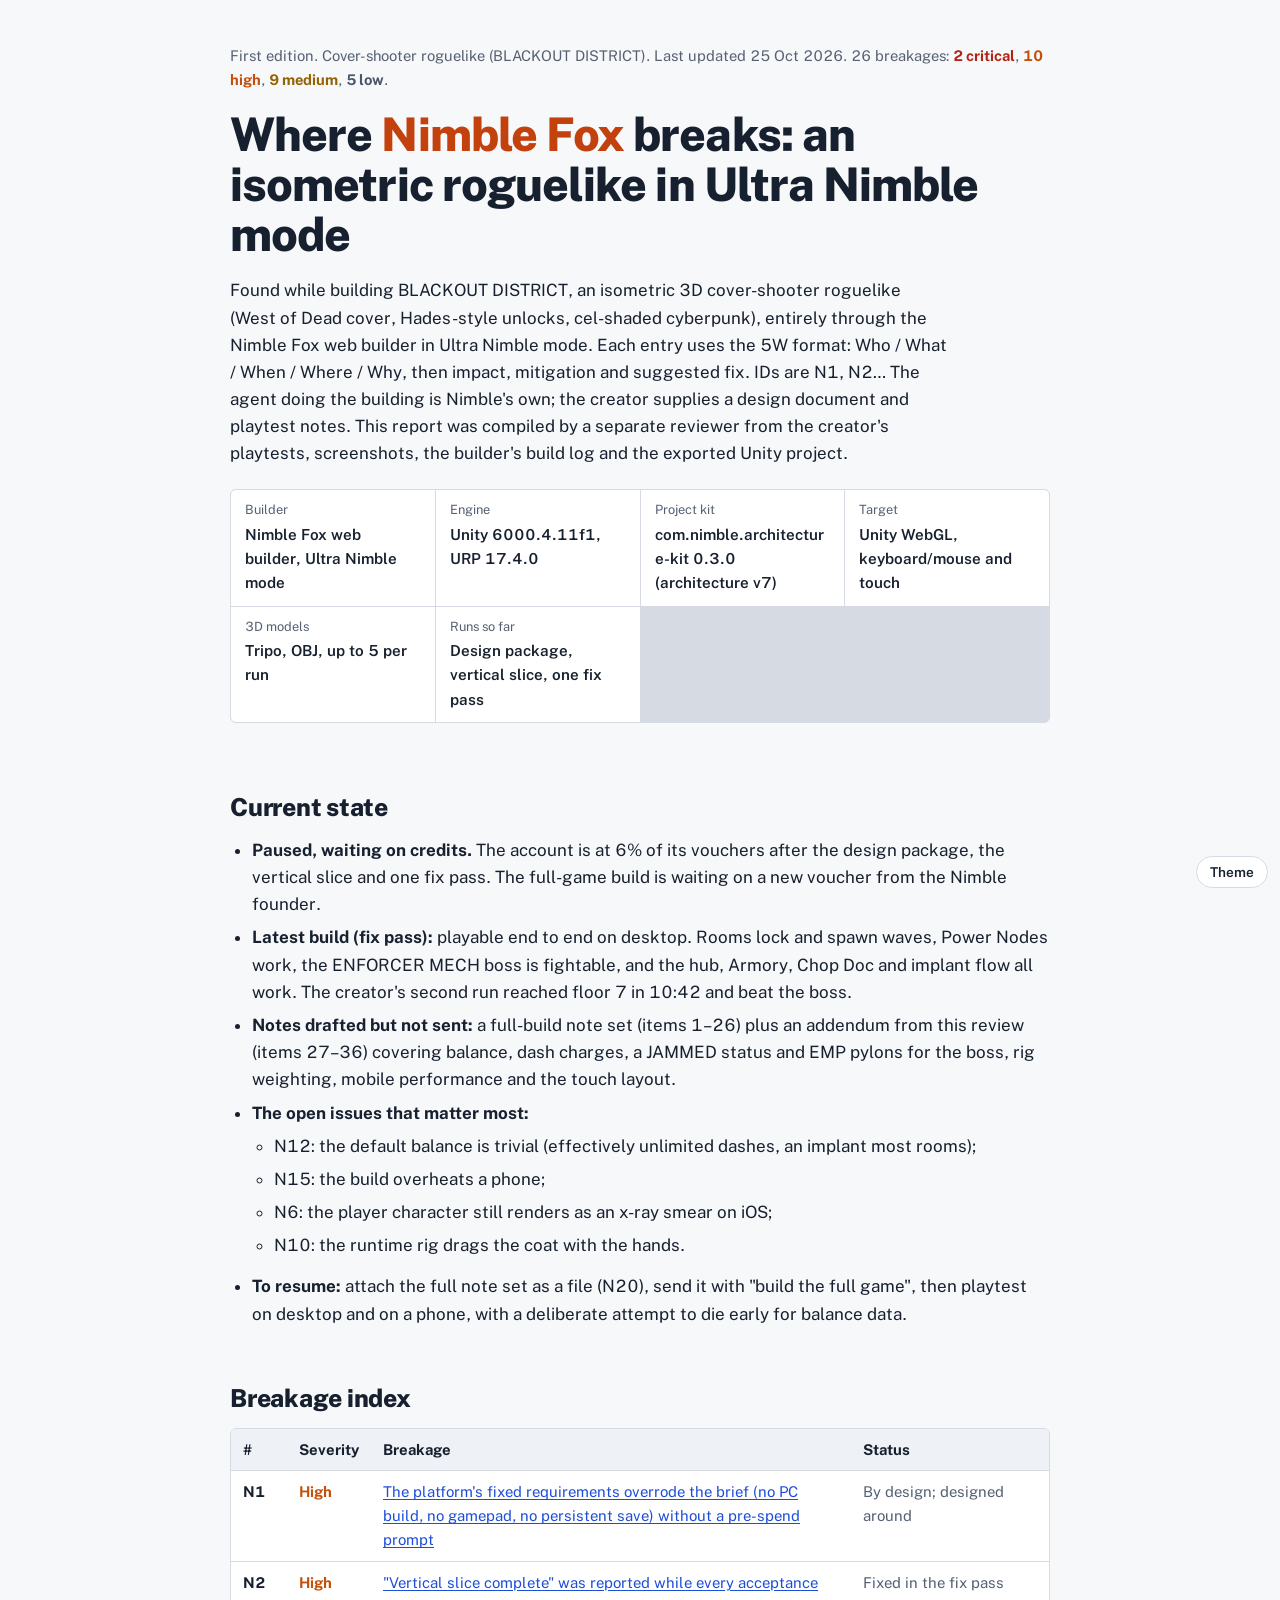
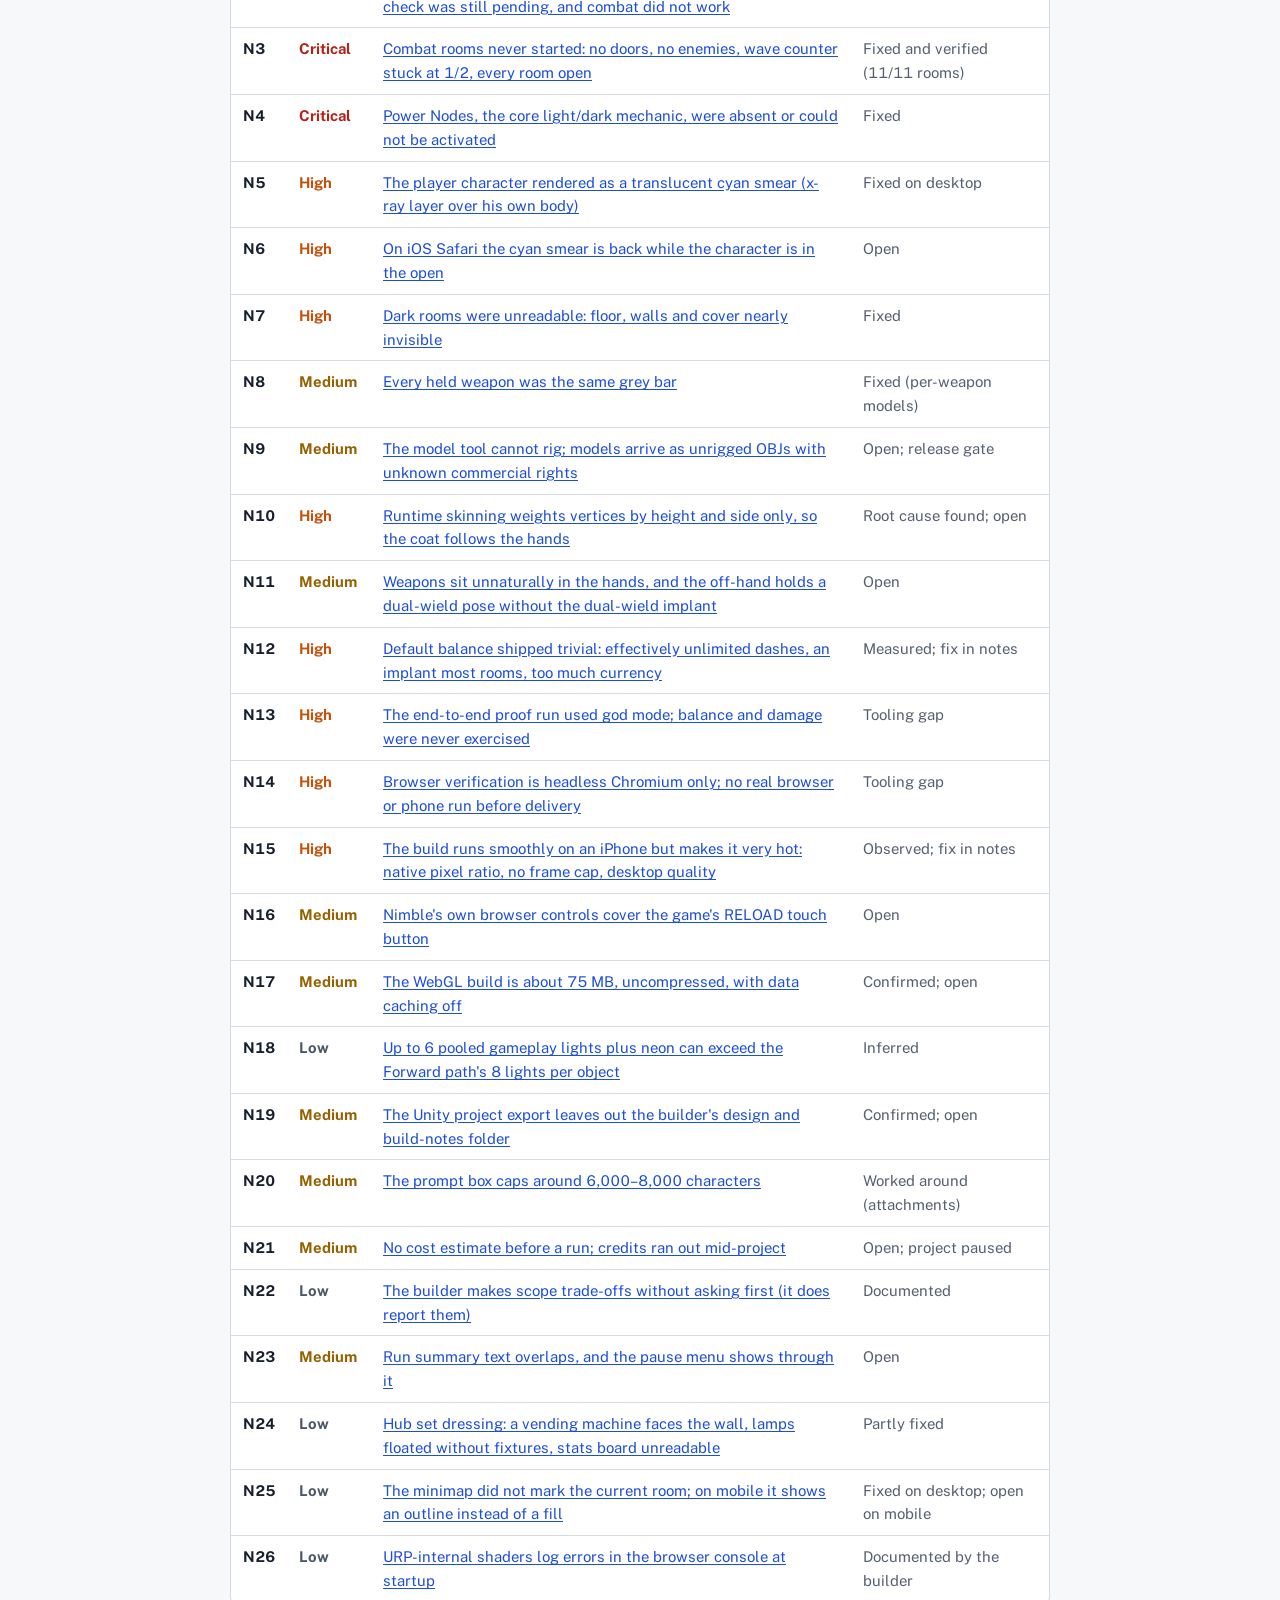
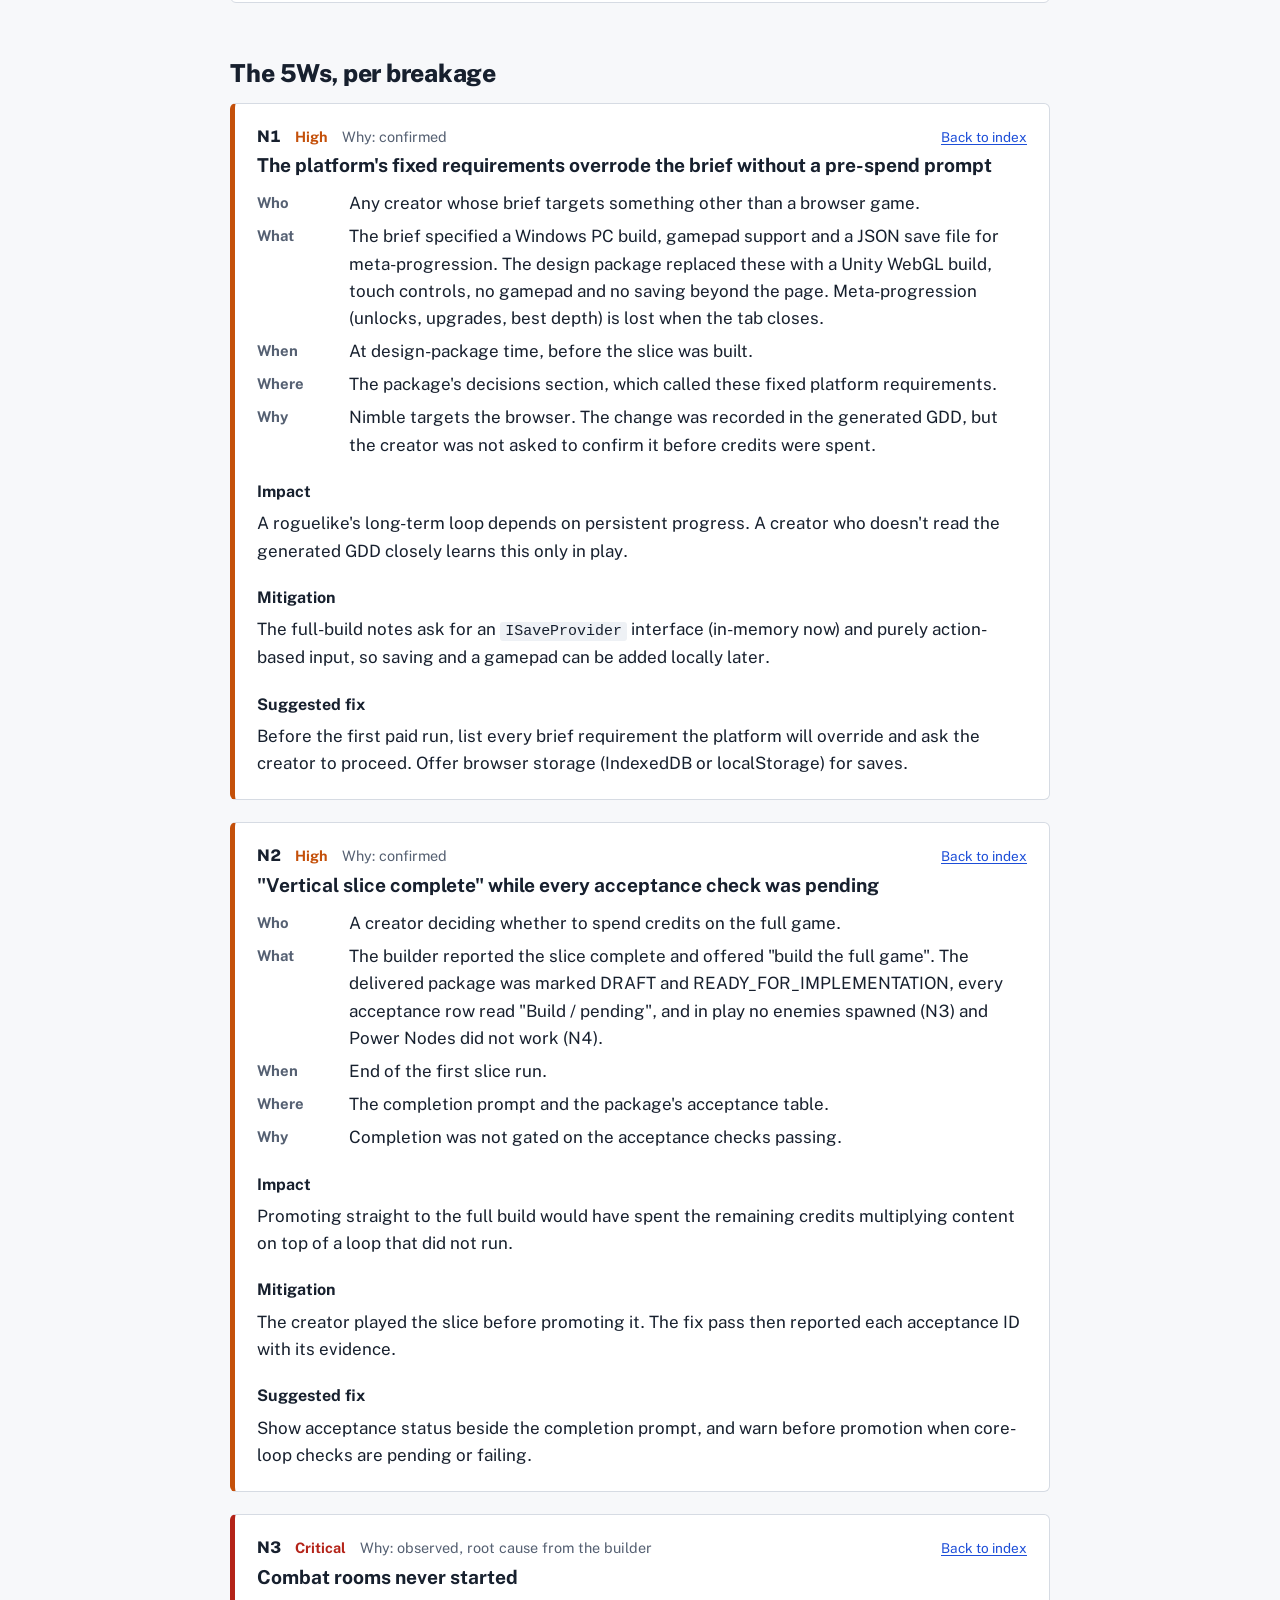
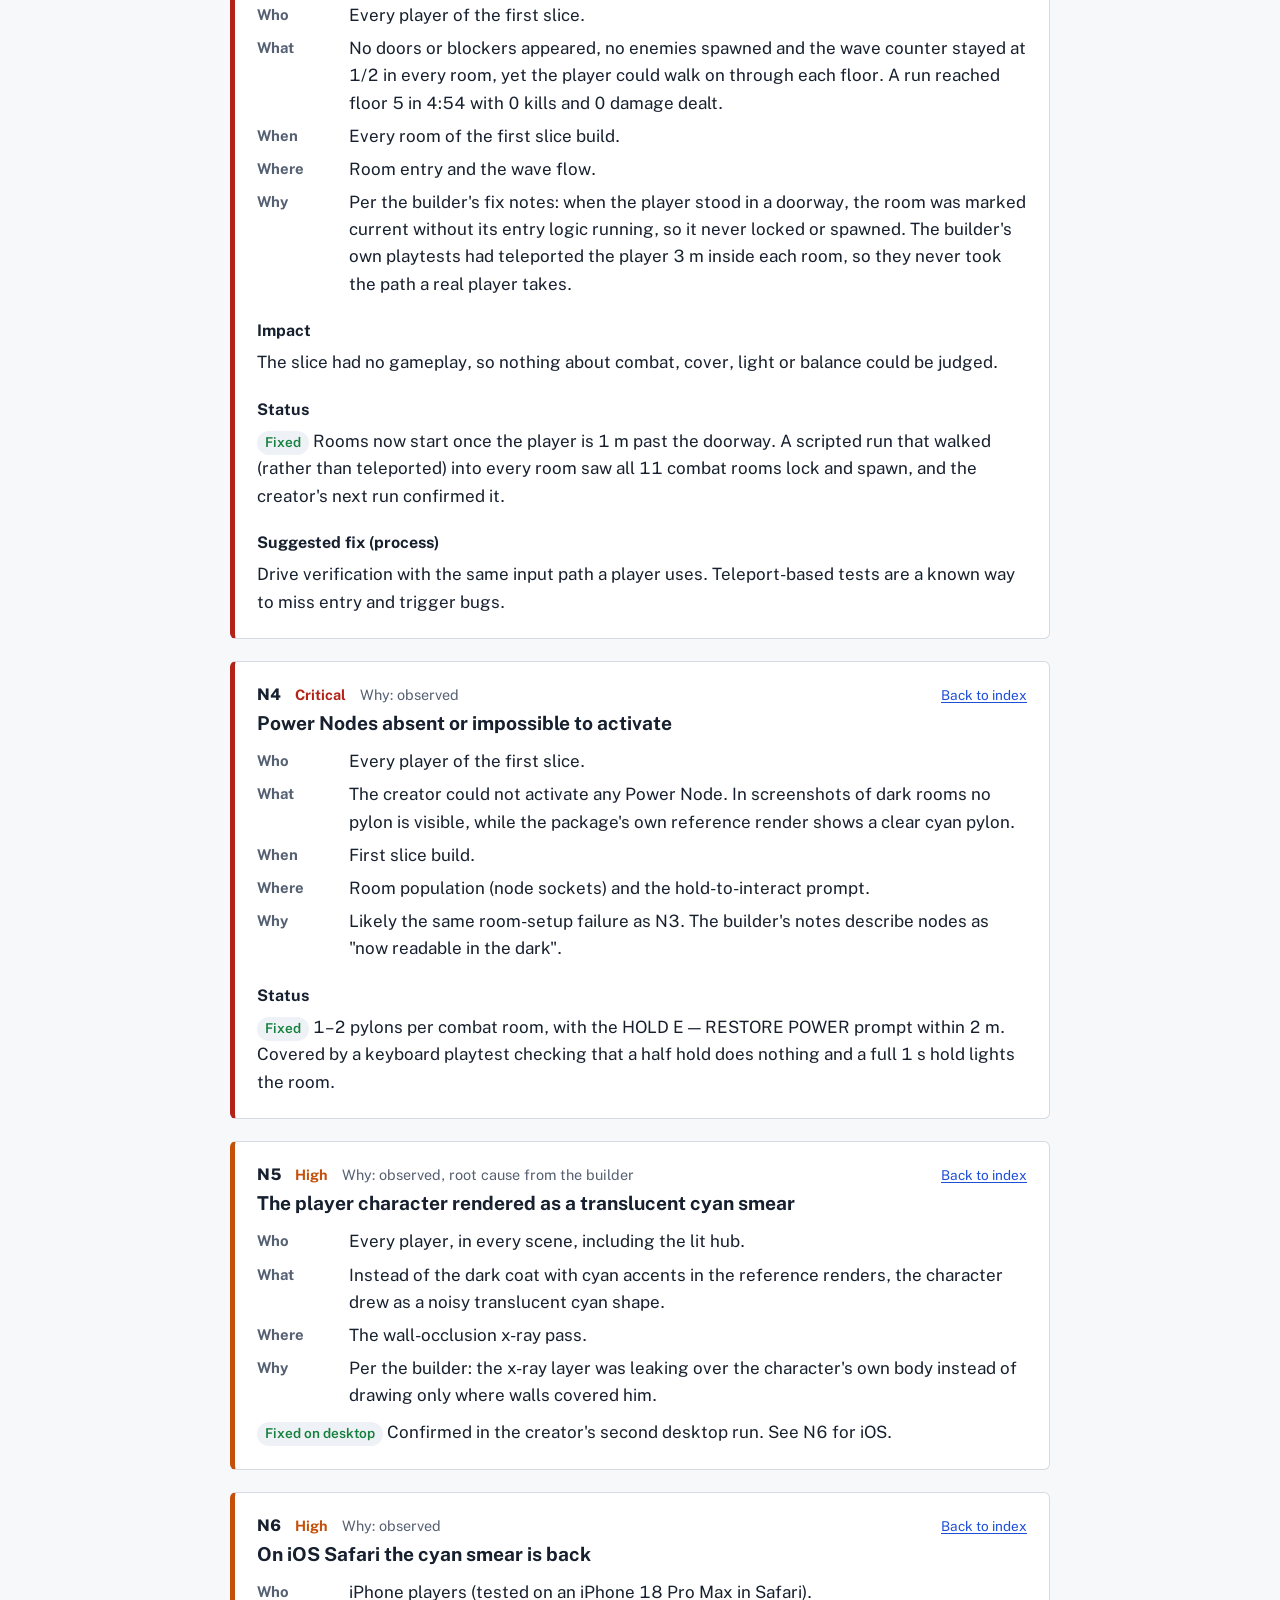
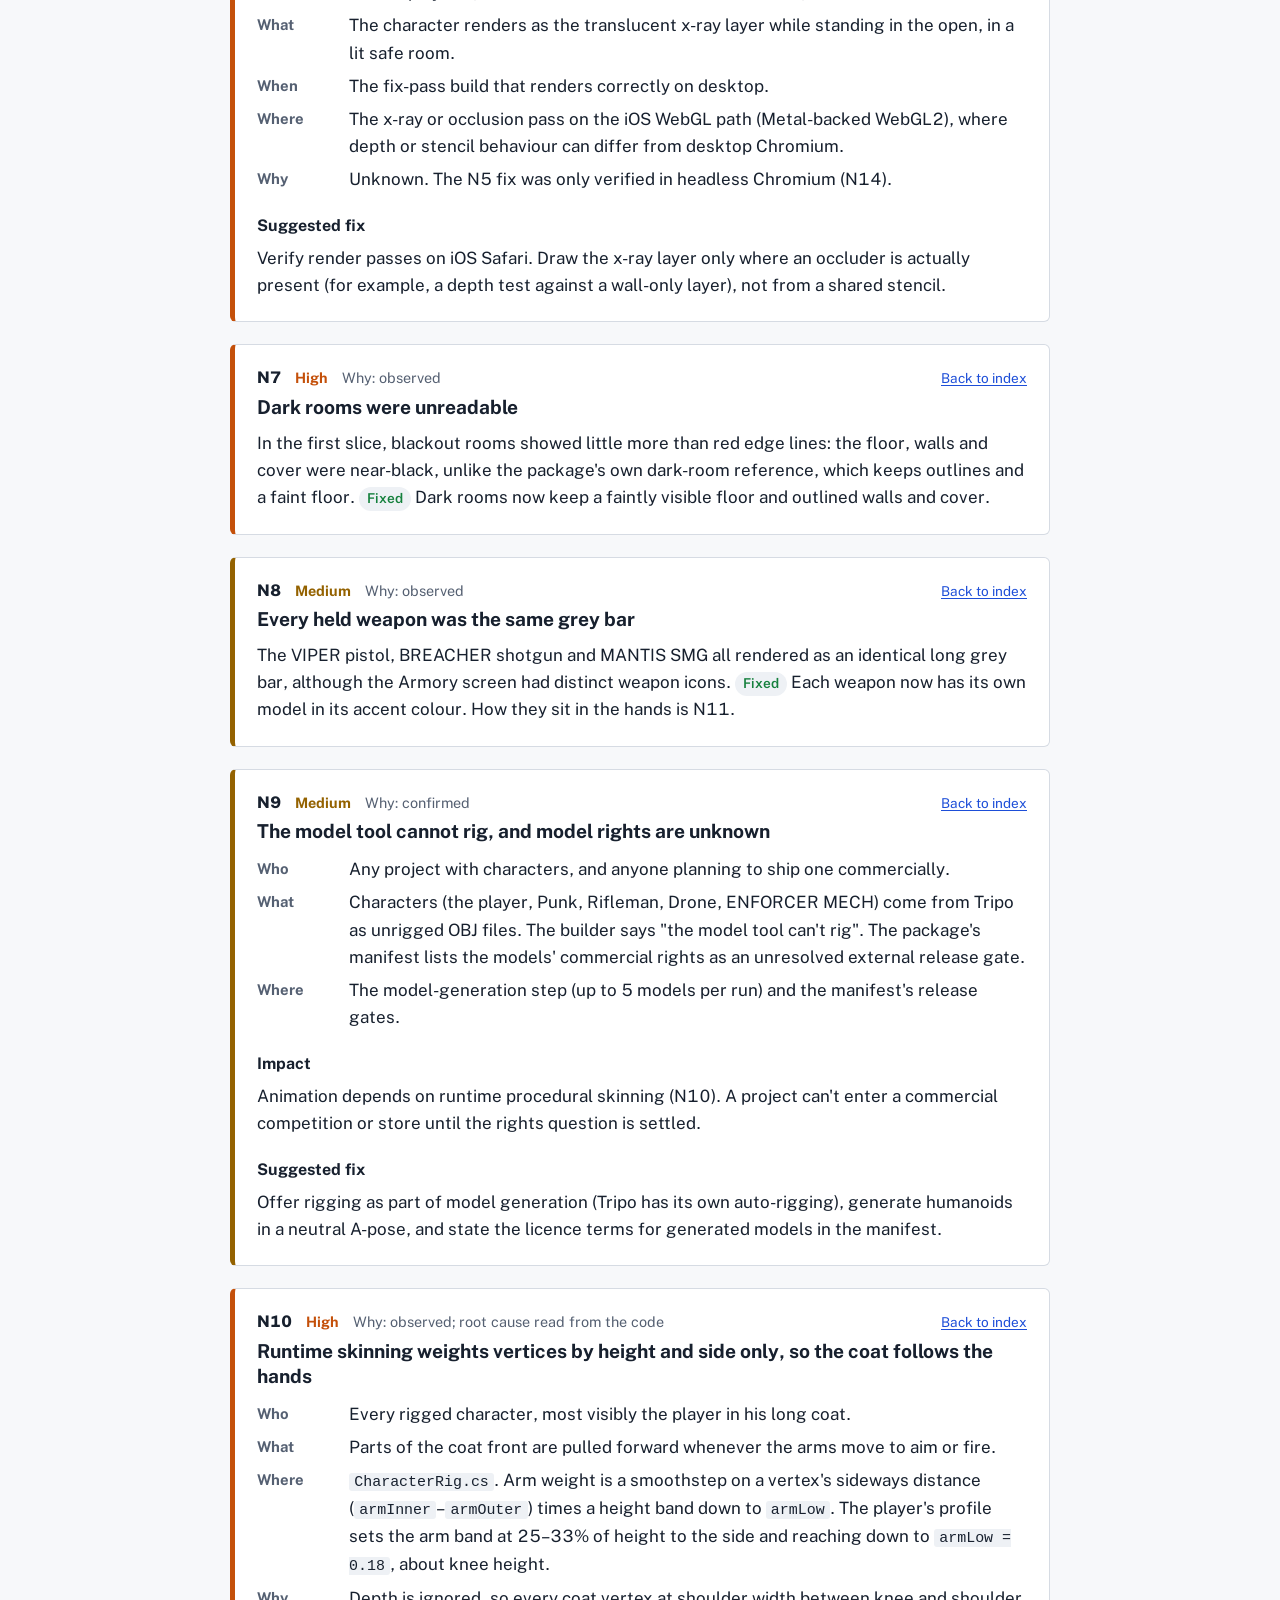
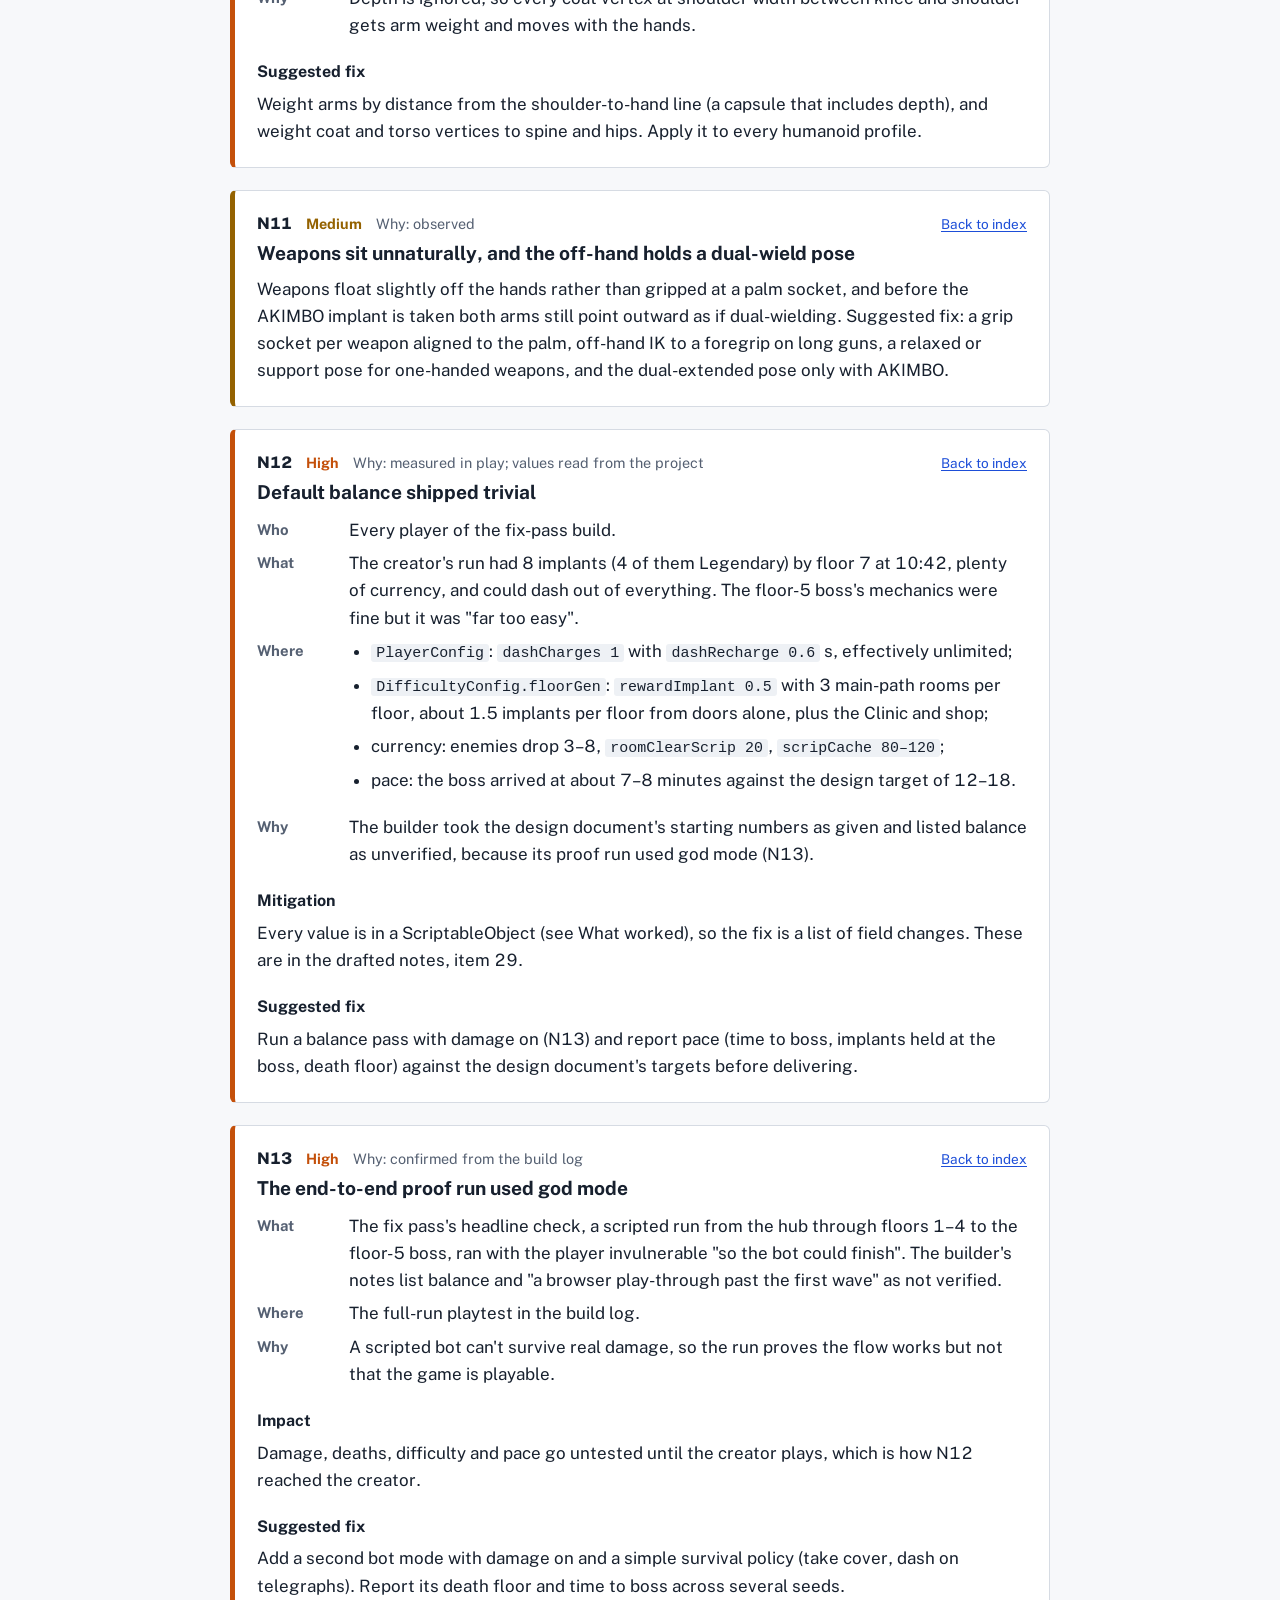
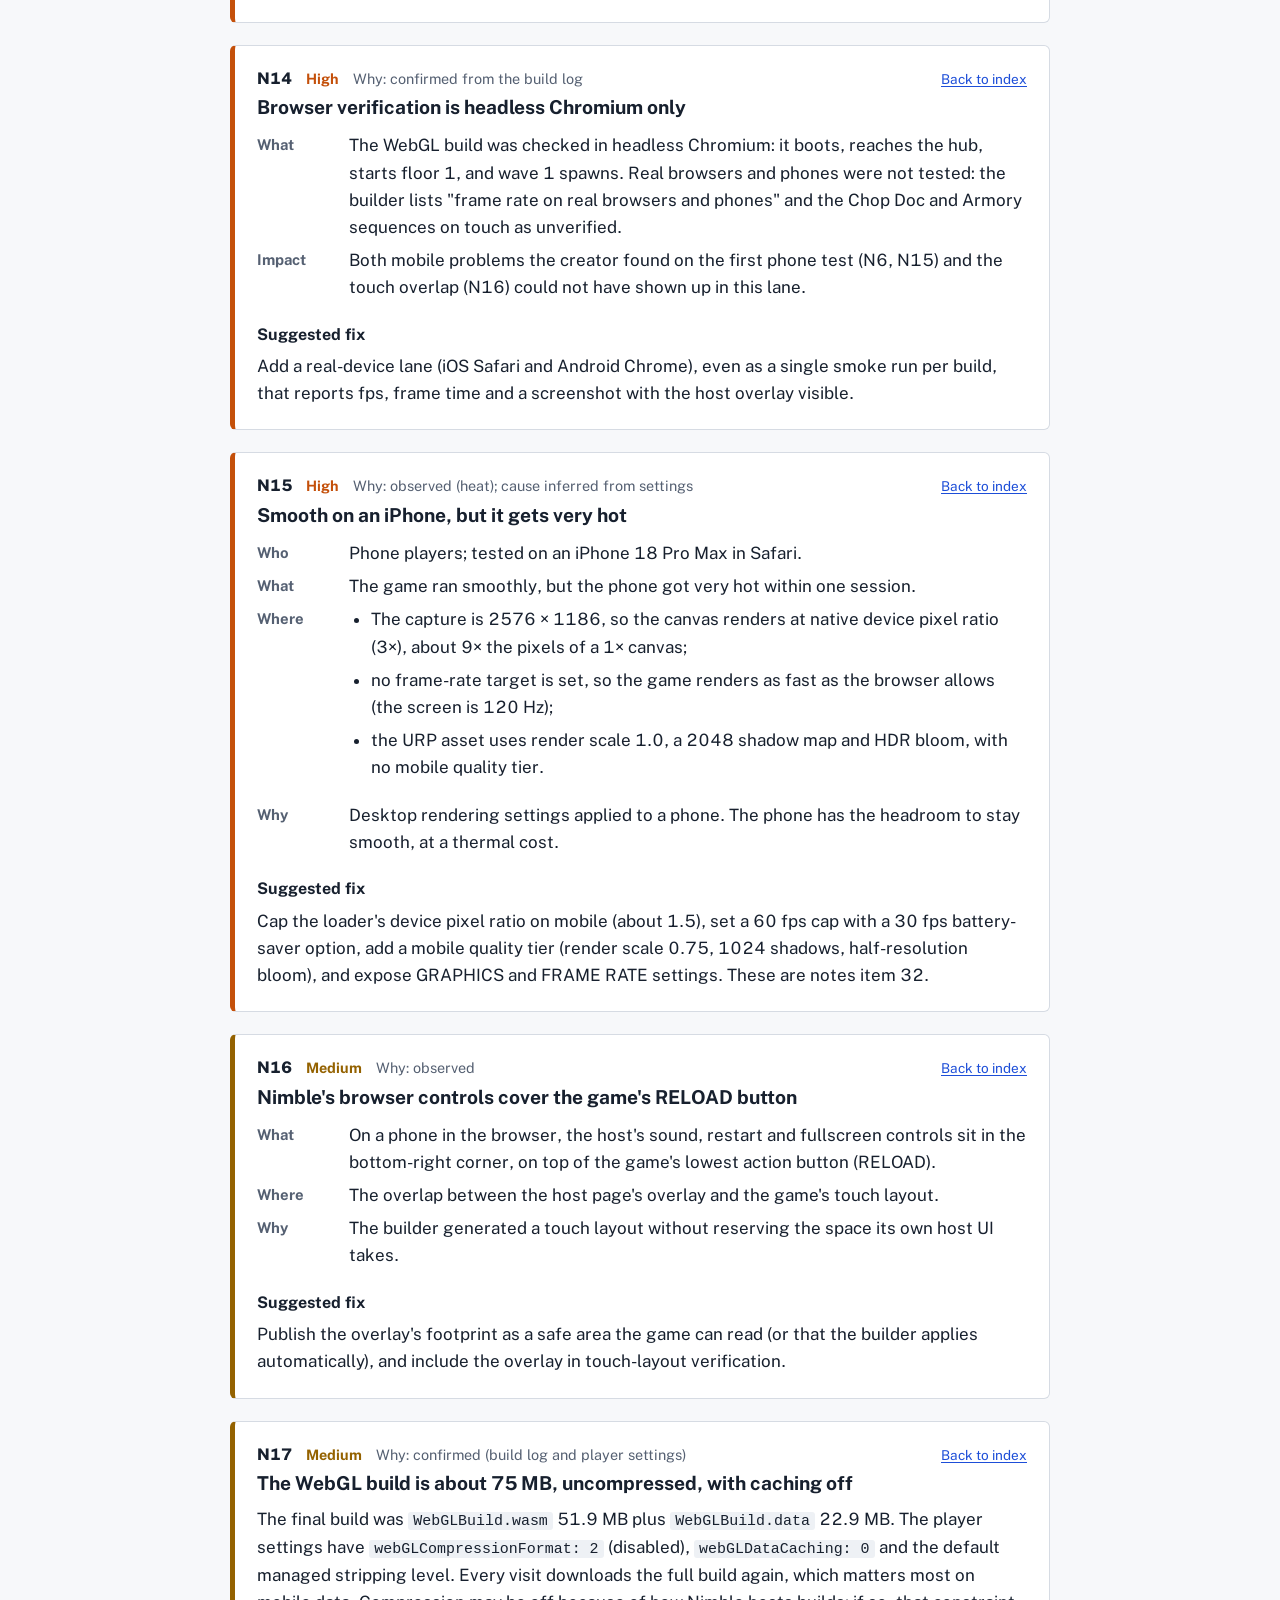
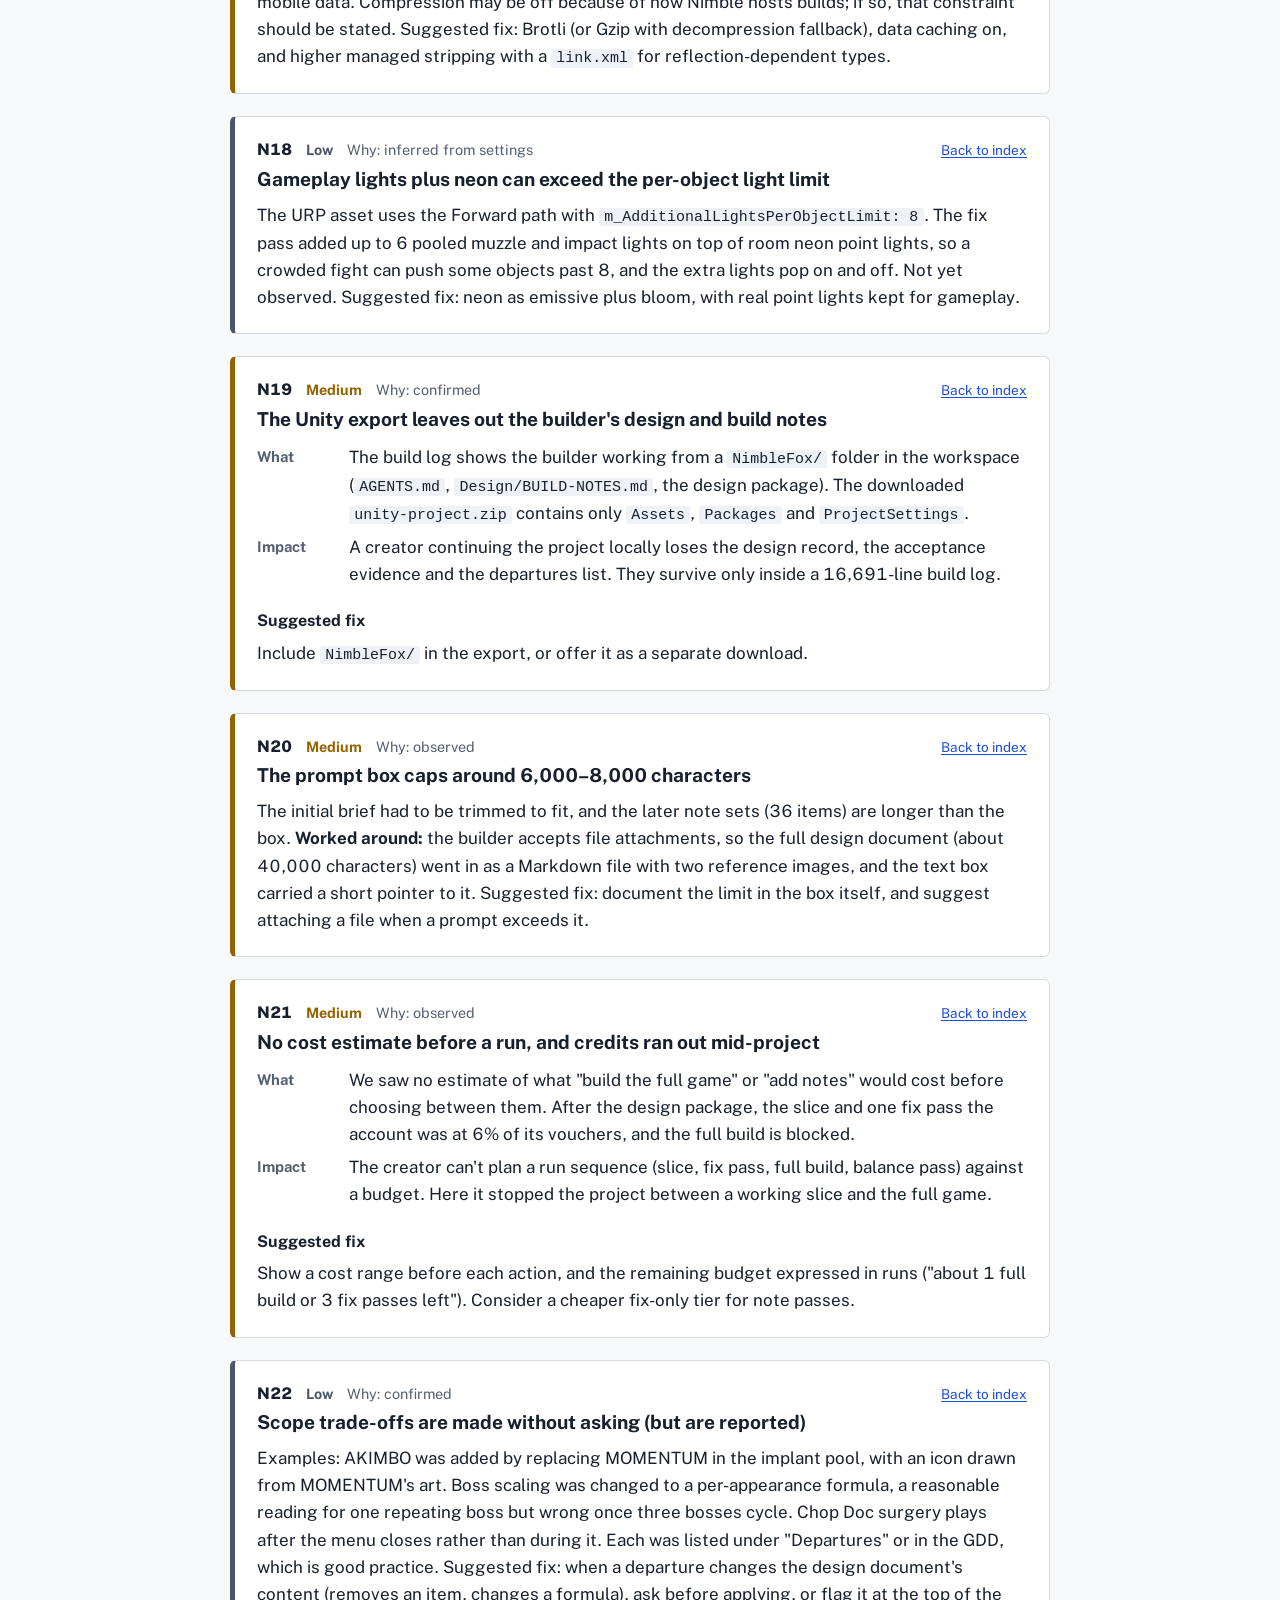
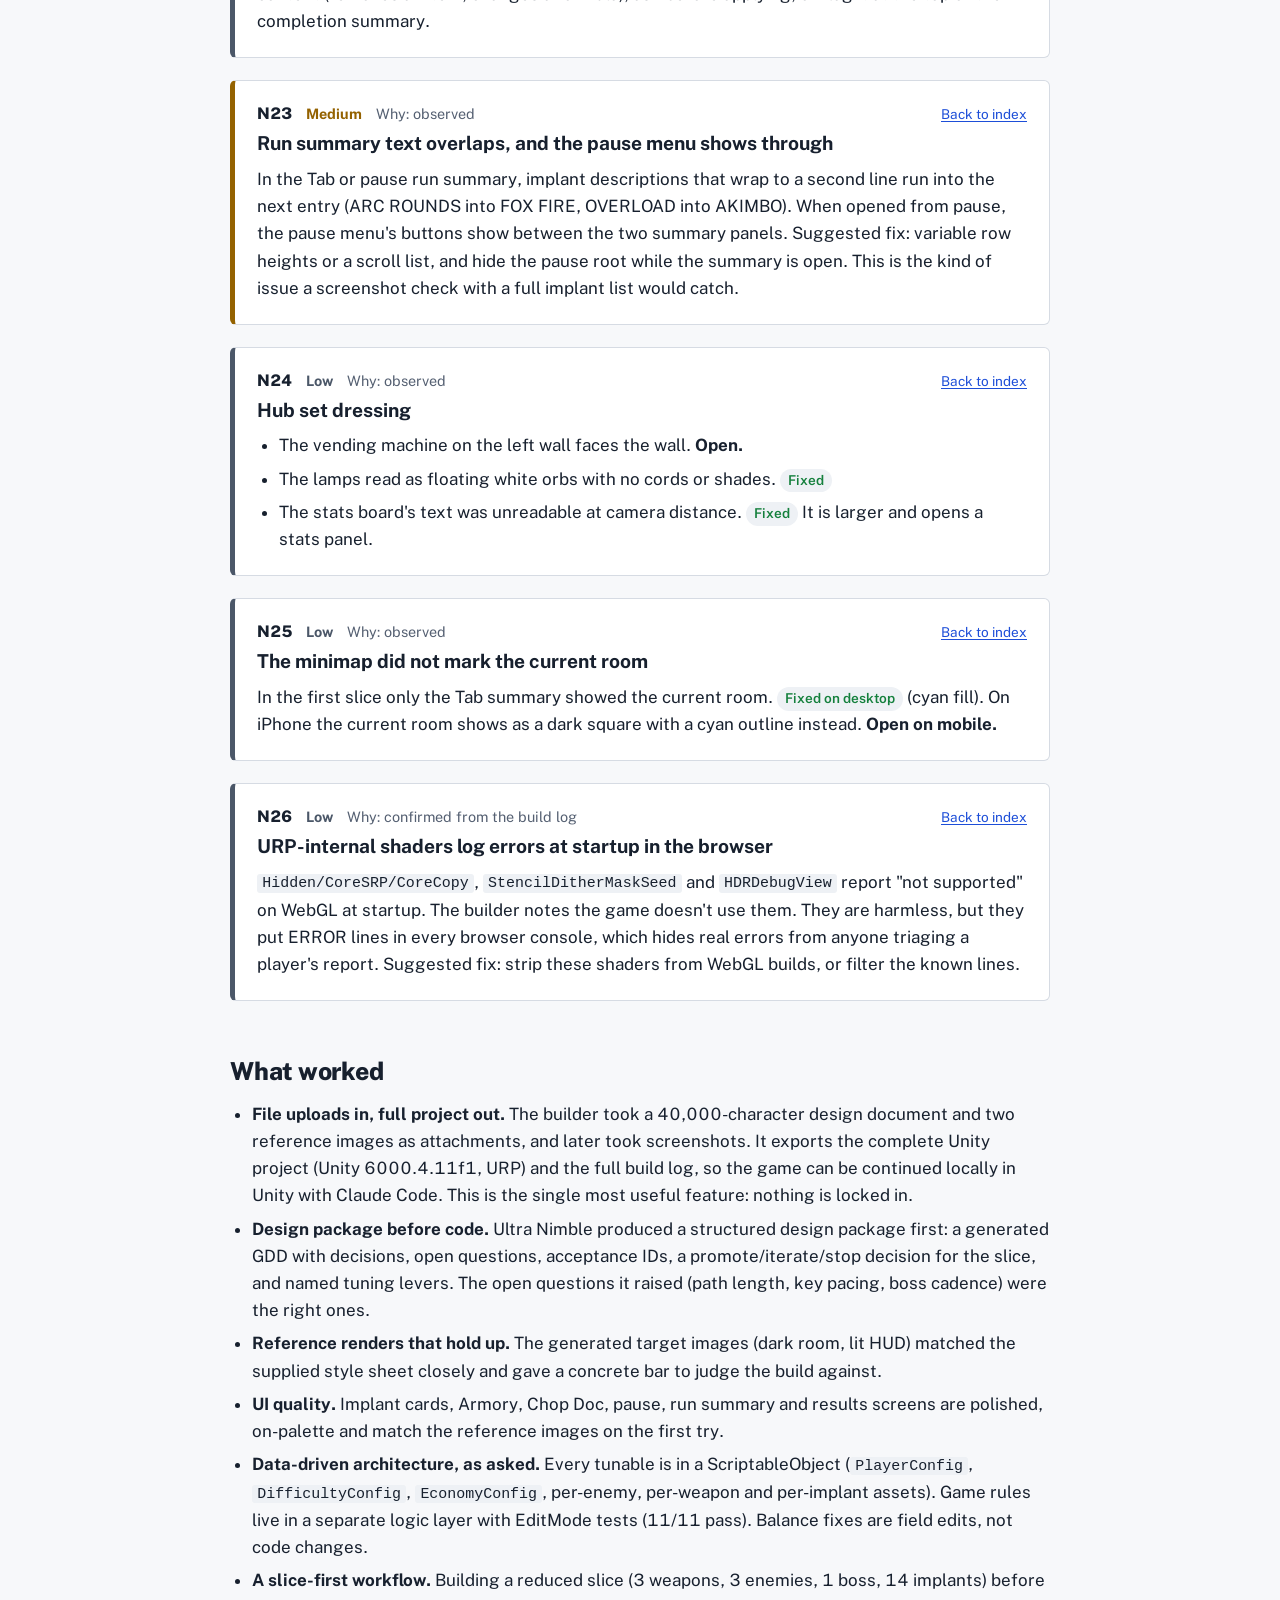
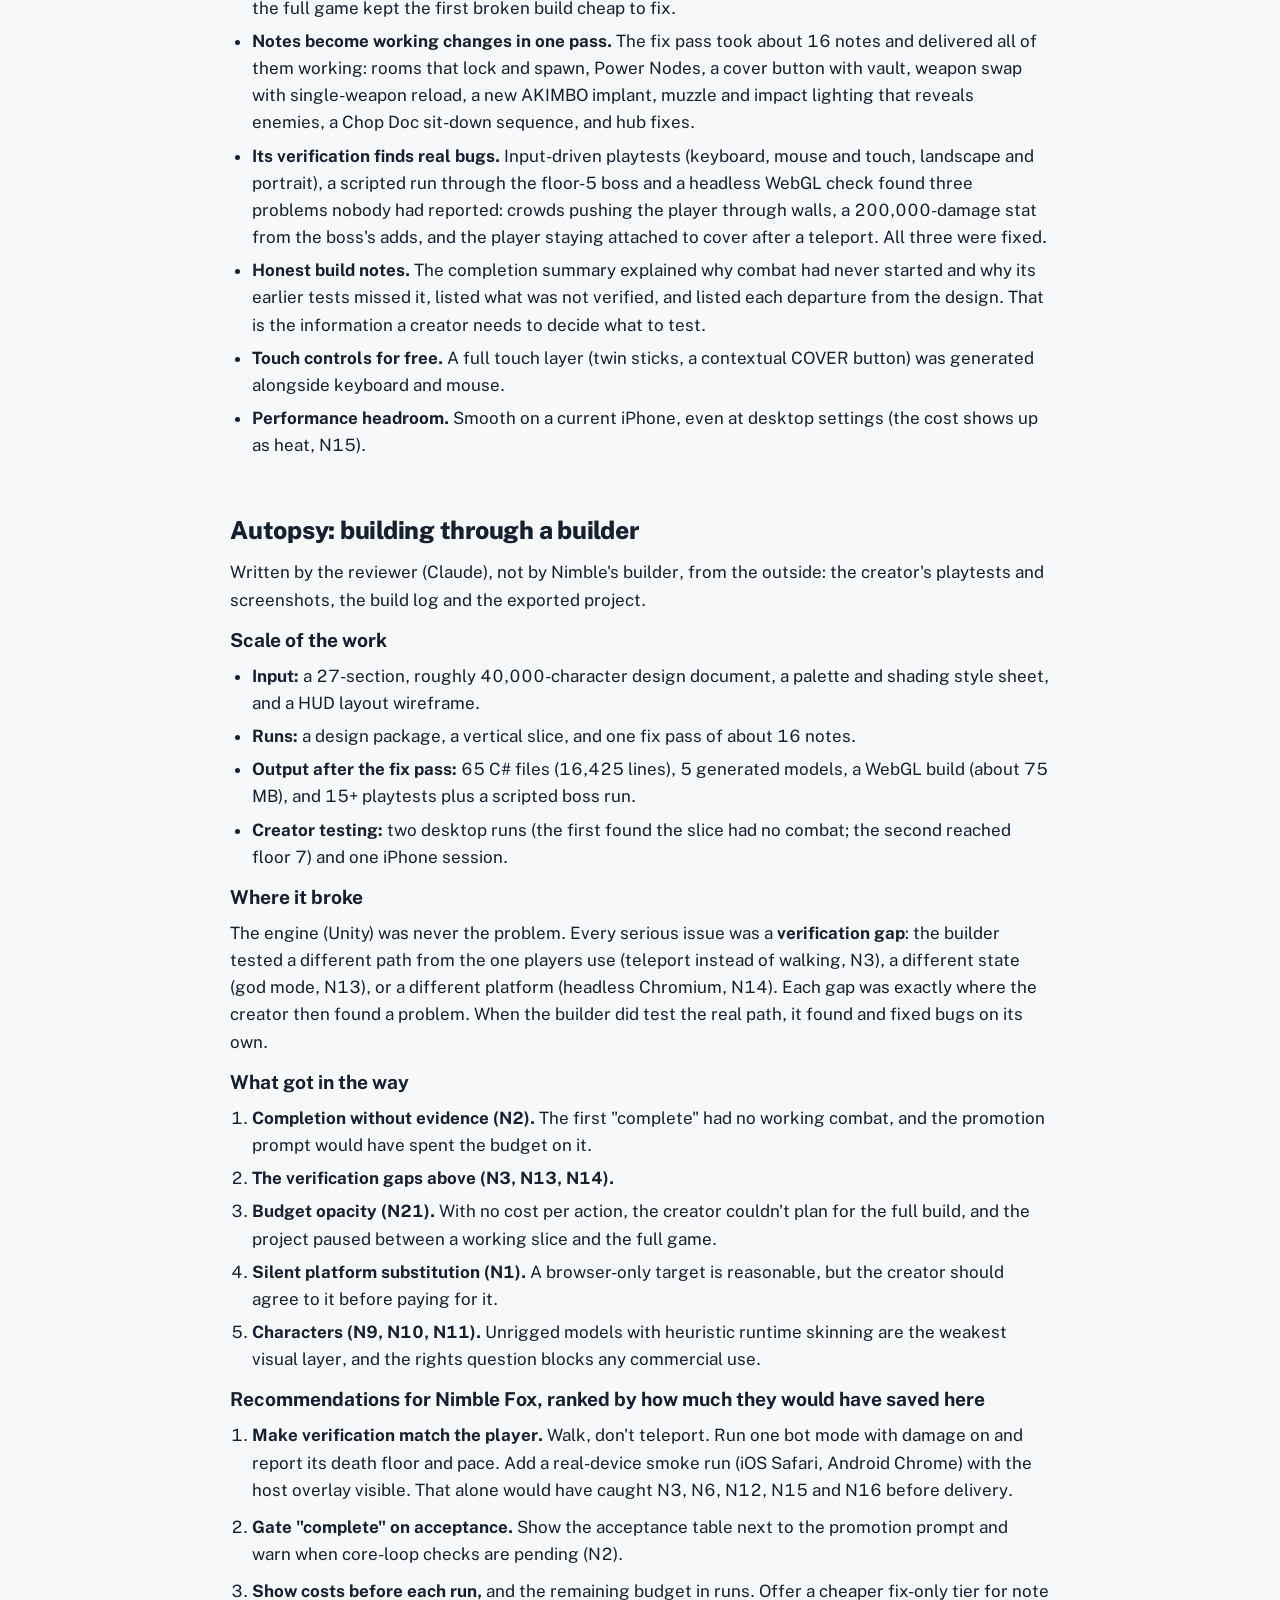
==== commit 3a8607d0: "Archive: remove references to the Virtual Matter reports Co-Authored-By: Claude Opus 5.5 <noreply@an" ====
--- a/archive/2026-10-25-first-edition-handwritten.html
+++ b/archive/2026-10-25-first-edition-handwritten.html
@@ -89,7 +89,7 @@
 <header class="top">
 <p class="edition">First edition. Cover-shooter roguelike (BLACKOUT DISTRICT). Last updated 25 Oct 2026. 26 breakages: <span class="sev c">2 critical</span>, <span class="sev h">10 high</span>, <span class="sev m">9 medium</span>, <span class="sev l">5 low</span>.</p>
 <h1>Where <span class="fox">Nimble Fox</span> breaks: an isometric roguelike in Ultra Nimble mode</h1>
-<p class="lede">Found while building BLACKOUT DISTRICT, an isometric 3D cover-shooter roguelike (West of Dead cover, Hades-style unlocks, cel-shaded cyberpunk), entirely through the Nimble Fox web builder in Ultra Nimble mode. Same 5W format as the Virtual Matter reports (<a href="https://ohge-games.github.io/virtual-matter-breakage-report/scar/">SCAR edition</a>): Who / What / When / Where / Why, then impact, mitigation and suggested fix. IDs are N1, N2… Unlike the Virtual Matter projects, the agent doing the building here is Nimble's own; the creator supplies a design document and playtest notes. This report was compiled by a separate reviewer from the creator's playtests, screenshots, the builder's build log and the exported Unity project.</p>
+<p class="lede">Found while building BLACKOUT DISTRICT, an isometric 3D cover-shooter roguelike (West of Dead cover, Hades-style unlocks, cel-shaded cyberpunk), entirely through the Nimble Fox web builder in Ultra Nimble mode. Each entry uses the 5W format: Who / What / When / Where / Why, then impact, mitigation and suggested fix. IDs are N1, N2… The agent doing the building is Nimble's own; the creator supplies a design document and playtest notes. This report was compiled by a separate reviewer from the creator's playtests, screenshots, the builder's build log and the exported Unity project.</p>
 
 <dl class="facts">
   <div><dt>Builder</dt><dd>Nimble Fox web builder, Ultra Nimble mode</dd></div>
@@ -471,8 +471,8 @@
   <li><strong>Creator testing:</strong> two desktop runs (the first found the slice had no combat; the second reached floor 7) and one iPhone session.</li>
 </ul>
 
-<h3>How this differs from Virtual Matter</h3>
-<p>On Virtual Matter the failures were in the engine: streaming, edits, and play clients the tools couldn't see. Here the engine (Unity) was never the problem. Every serious issue was a <strong>verification gap</strong>: the builder tested a different path from the one players use (teleport instead of walking, N3), a different state (god mode, N13), or a different platform (headless Chromium, N14). Each gap was exactly where the creator then found a problem. When the builder did test the real path, it found and fixed bugs on its own.</p>
+<h3>Where it broke</h3>
+<p>The engine (Unity) was never the problem. Every serious issue was a <strong>verification gap</strong>: the builder tested a different path from the one players use (teleport instead of walking, N3), a different state (god mode, N13), or a different platform (headless Chromium, N14). Each gap was exactly where the creator then found a problem. When the builder did test the real path, it found and fixed bugs on its own.</p>
 
 <h3>What got in the way</h3>
 <ol>
@@ -506,7 +506,7 @@
 </ul>
 
 <footer>
-Compiled by Claude (Opus 5.5) as an outside reviewer of Nimble Fox's builder, from the creator's playtests, screenshots, the build log and the exported Unity project, 25 Oct 2026. Previous reports in this series: <a href="https://ohge-games.github.io/virtual-matter-breakage-report/scar/">Virtual Matter, SCAR edition</a>.
+Compiled by Claude (Opus 5.5) as an outside reviewer of Nimble Fox's builder, from the creator's playtests, screenshots, the build log and the exported Unity project, 25 Oct 2026.
 </footer>
 </div>
 
